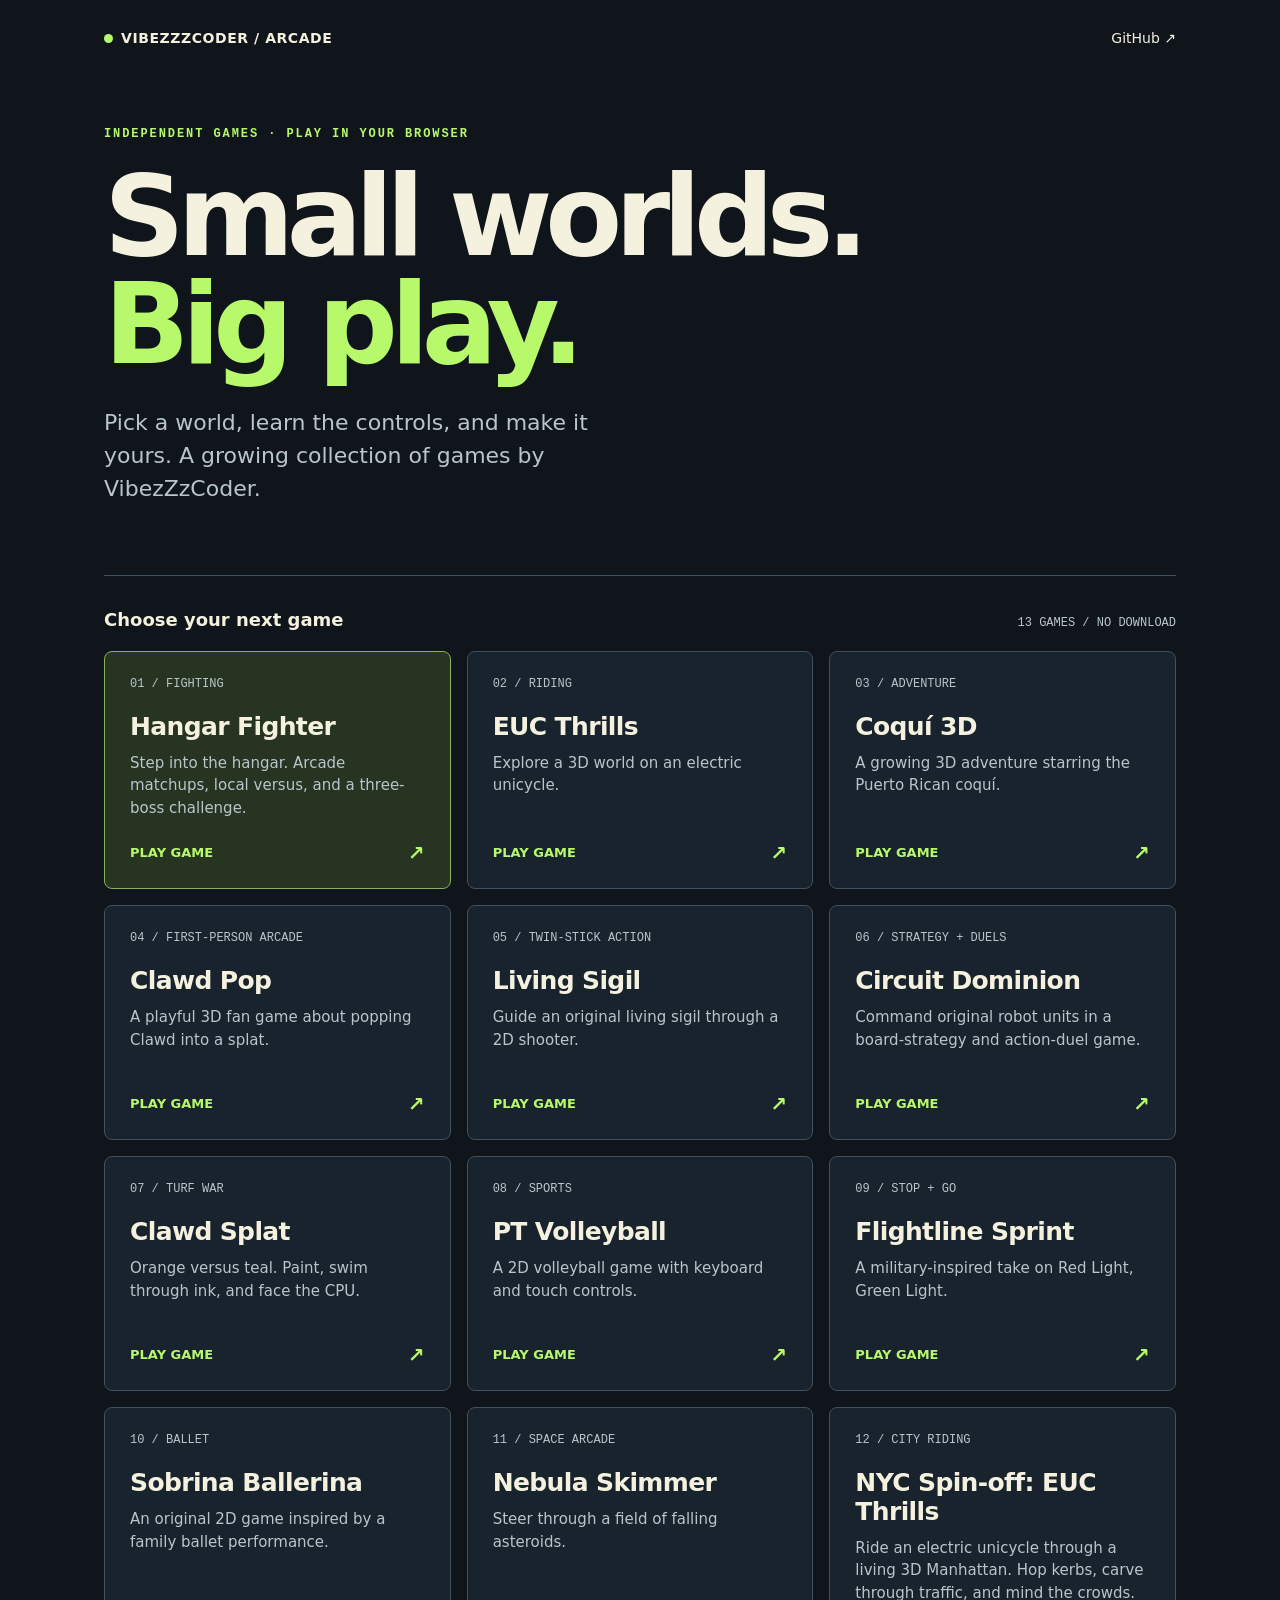
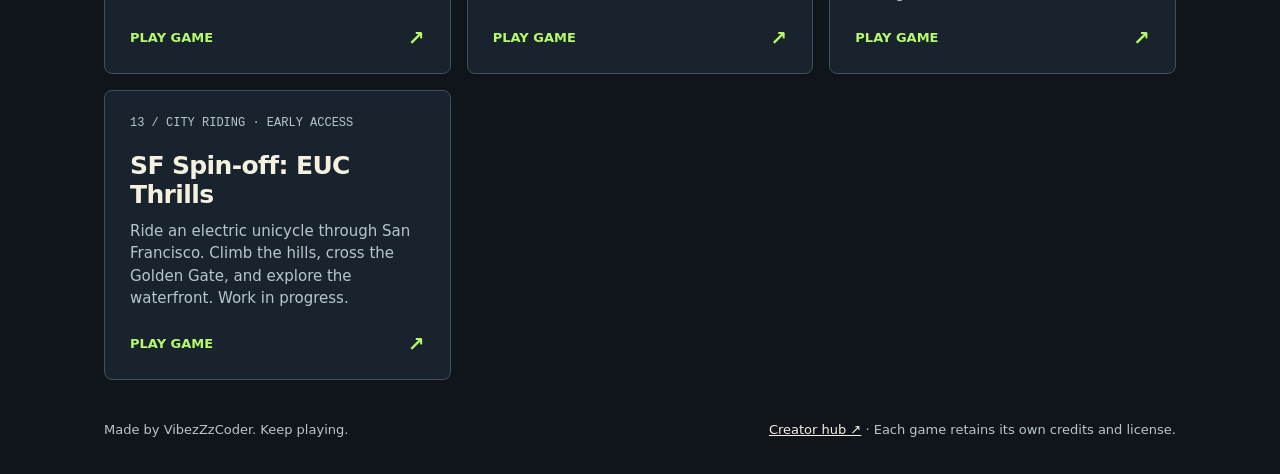
==== index.html @ b5f5d9fd "Add SF Spin-off: EUC Thrills to the arcade" ====
<!doctype html>
<html lang="en">
<head>
<meta charset="utf-8">
<meta name="viewport" content="width=device-width,initial-scale=1">
<meta name="theme-color" content="#10151c">
<meta name="description" content="Independent browser games by VibezZzCoder. Pick a game and press play.">
<link rel="canonical" href="https://vibezzzcoder.github.io/">
<title>VibezZzCoder Arcade</title>
<style>
:root{color-scheme:dark;--bg:#10151c;--panel:#19232d;--ink:#f4f1df;--muted:#b8c6cc;--mint:#b7f96b;--pink:#ff87b9}
*{box-sizing:border-box}body{margin:0;background:var(--bg);color:var(--ink);font:17px/1.5 system-ui,sans-serif}a{color:inherit}a:focus-visible{outline:3px solid var(--pink);outline-offset:5px}.skip{position:absolute;top:-100px;left:1rem}.skip:focus{top:1rem;background:var(--bg);padding:1rem;z-index:2}
header,main,footer{max-width:1200px;margin:auto;padding:0 clamp(20px,5vw,64px)}header{display:flex;align-items:center;justify-content:space-between;padding-top:28px;gap:20px}header a{font-size:14px;text-decoration:none}.wordmark{font-weight:850;letter-spacing:.04em}.led{display:inline-block;width:9px;height:9px;border-radius:50%;background:var(--mint);margin-right:8px}
.hero{padding:76px 0 48px;border-bottom:1px solid #40505c}.eyebrow{font:700 12px/1.5 ui-monospace,monospace;letter-spacing:.16em;color:var(--mint);text-transform:uppercase}h1{font-size:clamp(50px,10vw,112px);line-height:.96;letter-spacing:-.065em;margin:20px 0 28px;max-width:900px}h1 span{color:var(--mint)}.intro{color:var(--muted);max-width:530px;font-size:clamp(18px,2vw,22px)}.shelf-title{display:flex;justify-content:space-between;align-items:baseline;gap:20px;margin:30px 0 18px}h2{font-size:18px;margin:0}.count{color:var(--muted);font:12px ui-monospace,monospace}.grid{display:grid;grid-template-columns:repeat(3,minmax(0,1fr));gap:16px}.card{position:relative;display:flex;flex-direction:column;min-height:235px;padding:25px;background:var(--panel);border:1px solid #40505c;border-radius:8px;text-decoration:none;transition:transform .15s,border-color .15s}.card:hover{transform:translateY(-3px);border-color:var(--mint)}.card.featured{background:#263421;border-color:#8aaf60}.number{font:12px ui-monospace,monospace;color:var(--muted)}h3{font-size:25px;line-height:1.15;letter-spacing:-.025em;margin:22px 0 10px}.card p{margin:0 0 24px;color:var(--muted);font-size:15px}.play{margin-top:auto;font-size:13px;font-weight:800;color:var(--mint);display:flex;justify-content:space-between}.play b{font-size:20px;line-height:1}footer{display:flex;justify-content:space-between;gap:20px;color:var(--muted);font-size:13px;padding-top:40px;padding-bottom:35px}footer a{color:var(--ink)}
@media(max-width:850px){.grid{grid-template-columns:repeat(2,minmax(0,1fr))}.hero{padding-top:55px}}@media(max-width:540px){.grid{grid-template-columns:1fr}.card{min-height:205px}.hero{padding-top:44px}header{align-items:flex-start}.wordmark{max-width:160px}footer{flex-direction:column}.shelf-title{align-items:center}}@media(prefers-reduced-motion:reduce){.card{transition:none}.card:hover{transform:none}}
</style>
</head>
<body>
<a class="skip" href="#games">Skip to games</a>
<header><a class="wordmark" href="/" aria-label="VibezZzCoder Arcade home"><span class="led" aria-hidden="true"></span>VIBEZZZCODER / ARCADE</a><a href="https://github.com/VibezZzCoder">GitHub ↗</a></header>
<main>
<section class="hero" aria-labelledby="headline"><div class="eyebrow">Independent games · Play in your browser</div><h1 id="headline">Small worlds.<br><span>Big play.</span></h1><p class="intro">Pick a world, learn the controls, and make it yours. A growing collection of games by VibezZzCoder.</p></section>
<section id="games" aria-labelledby="games-title"><div class="shelf-title"><h2 id="games-title">Choose your next game</h2><span class="count">13 GAMES / NO DOWNLOAD</span></div>
<div class="grid">
<a class="card featured" href="/hangar-fighter/"><span class="number">01 / FIGHTING</span><h3>Hangar Fighter</h3><p>Step into the hangar. Arcade matchups, local versus, and a three-boss challenge.</p><span class="play">PLAY GAME <b aria-hidden="true">↗</b></span></a>
<a class="card" href="/EUC-thrills/"><span class="number">02 / RIDING</span><h3>EUC Thrills</h3><p>Explore a 3D world on an electric unicycle.</p><span class="play">PLAY GAME <b aria-hidden="true">↗</b></span></a>
<a class="card" href="/coqui-3d/"><span class="number">03 / ADVENTURE</span><h3>Coquí 3D</h3><p>A growing 3D adventure starring the Puerto Rican coquí.</p><span class="play">PLAY GAME <b aria-hidden="true">↗</b></span></a>
<a class="card" href="/clawd-pop/"><span class="number">04 / FIRST-PERSON ARCADE</span><h3>Clawd Pop</h3><p>A playful 3D fan game about popping Clawd into a splat.</p><span class="play">PLAY GAME <b aria-hidden="true">↗</b></span></a>
<a class="card" href="/living-sigil/"><span class="number">05 / TWIN-STICK ACTION</span><h3>Living Sigil</h3><p>Guide an original living sigil through a 2D shooter.</p><span class="play">PLAY GAME <b aria-hidden="true">↗</b></span></a>
<a class="card" href="/circuit-dominion/"><span class="number">06 / STRATEGY + DUELS</span><h3>Circuit Dominion</h3><p>Command original robot units in a board-strategy and action-duel game.</p><span class="play">PLAY GAME <b aria-hidden="true">↗</b></span></a>
<a class="card" href="/clawd-splat/"><span class="number">07 / TURF WAR</span><h3>Clawd Splat</h3><p>Orange versus teal. Paint, swim through ink, and face the CPU.</p><span class="play">PLAY GAME <b aria-hidden="true">↗</b></span></a>
<a class="card" href="/pt-volleyball/"><span class="number">08 / SPORTS</span><h3>PT Volleyball</h3><p>A 2D volleyball game with keyboard and touch controls.</p><span class="play">PLAY GAME <b aria-hidden="true">↗</b></span></a>
<a class="card" href="/flightline-sprint/"><span class="number">09 / STOP + GO</span><h3>Flightline Sprint</h3><p>A military-inspired take on Red Light, Green Light.</p><span class="play">PLAY GAME <b aria-hidden="true">↗</b></span></a>
<a class="card" href="/sobrina-ballerina/"><span class="number">10 / BALLET</span><h3>Sobrina Ballerina</h3><p>An original 2D game inspired by a family ballet performance.</p><span class="play">PLAY GAME <b aria-hidden="true">↗</b></span></a>
<a class="card" href="/Nebula-Skimmer/"><span class="number">11 / SPACE ARCADE</span><h3>Nebula Skimmer</h3><p>Steer through a field of falling asteroids.</p><span class="play">PLAY GAME <b aria-hidden="true">↗</b></span></a>
<a class="card" href="/euc-nyc/"><span class="number">12 / CITY RIDING</span><h3>NYC Spin-off: EUC Thrills</h3><p>Ride an electric unicycle through a living 3D Manhattan. Hop kerbs, carve through traffic, and mind the crowds.</p><span class="play">PLAY GAME <b aria-hidden="true">↗</b></span></a>
<a class="card" href="/euc-sanfrancisco/"><span class="number">13 / CITY RIDING · EARLY ACCESS</span><h3>SF Spin-off: EUC Thrills</h3><p>Ride an electric unicycle through San Francisco. Climb the hills, cross the Golden Gate, and explore the waterfront. Work in progress.</p><span class="play">PLAY GAME <b aria-hidden="true">↗</b></span></a>
</div></section>
</main><footer><span>Made by VibezZzCoder. Keep playing.</span><span><a href="https://erodmen.com/">Creator hub ↗</a> · Each game retains its own credits and license.</span></footer>
</body></html>
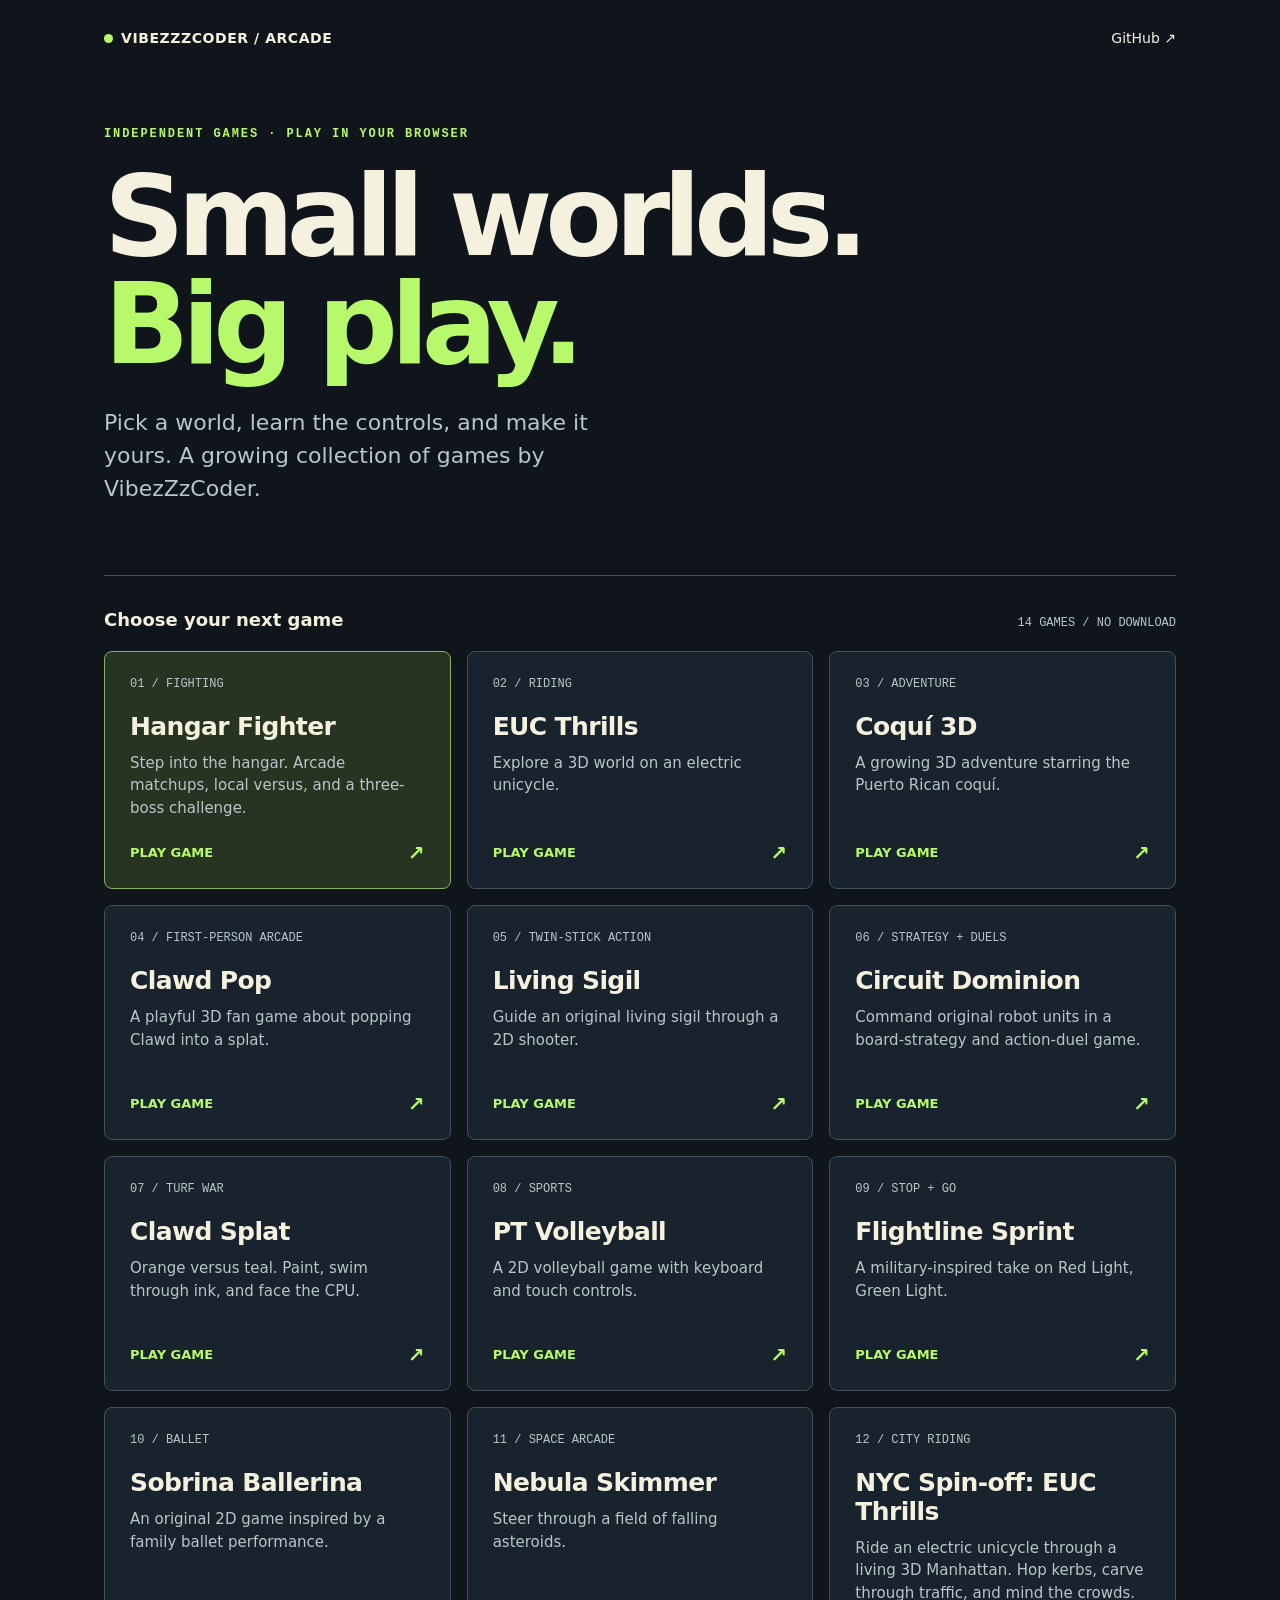
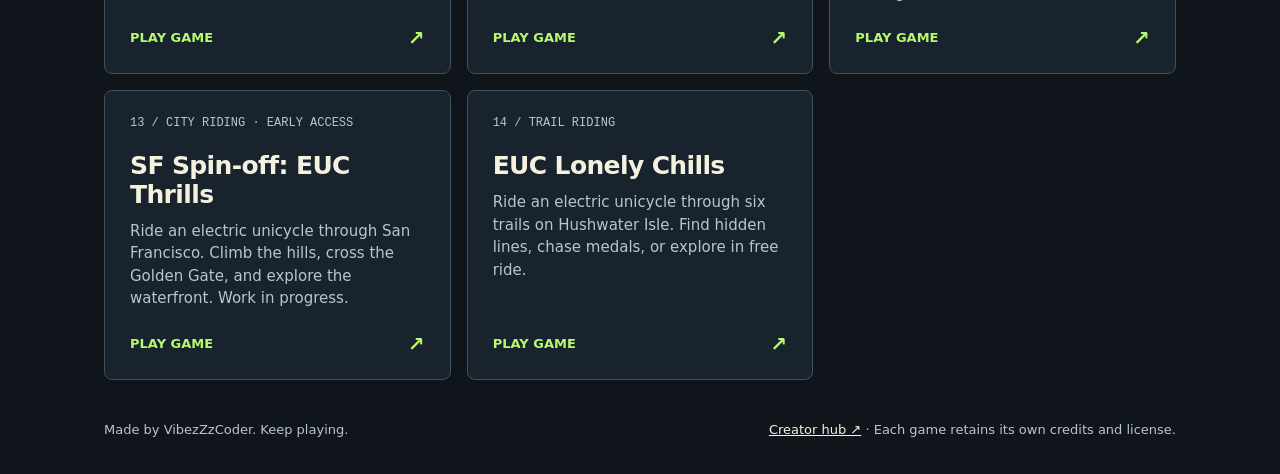
==== commit 94379204: "Add EUC Lonely Chills to the arcade" ====
--- a/index.html
+++ b/index.html
@@ -20,7 +20,7 @@
 <header><a class="wordmark" href="/" aria-label="VibezZzCoder Arcade home"><span class="led" aria-hidden="true"></span>VIBEZZZCODER / ARCADE</a><a href="https://github.com/VibezZzCoder">GitHub ↗</a></header>
 <main>
 <section class="hero" aria-labelledby="headline"><div class="eyebrow">Independent games · Play in your browser</div><h1 id="headline">Small worlds.<br><span>Big play.</span></h1><p class="intro">Pick a world, learn the controls, and make it yours. A growing collection of games by VibezZzCoder.</p></section>
-<section id="games" aria-labelledby="games-title"><div class="shelf-title"><h2 id="games-title">Choose your next game</h2><span class="count">13 GAMES / NO DOWNLOAD</span></div>
+<section id="games" aria-labelledby="games-title"><div class="shelf-title"><h2 id="games-title">Choose your next game</h2><span class="count">14 GAMES / NO DOWNLOAD</span></div>
 <div class="grid">
 <a class="card featured" href="/hangar-fighter/"><span class="number">01 / FIGHTING</span><h3>Hangar Fighter</h3><p>Step into the hangar. Arcade matchups, local versus, and a three-boss challenge.</p><span class="play">PLAY GAME <b aria-hidden="true">↗</b></span></a>
 <a class="card" href="/EUC-thrills/"><span class="number">02 / RIDING</span><h3>EUC Thrills</h3><p>Explore a 3D world on an electric unicycle.</p><span class="play">PLAY GAME <b aria-hidden="true">↗</b></span></a>
@@ -35,6 +35,7 @@
 <a class="card" href="/Nebula-Skimmer/"><span class="number">11 / SPACE ARCADE</span><h3>Nebula Skimmer</h3><p>Steer through a field of falling asteroids.</p><span class="play">PLAY GAME <b aria-hidden="true">↗</b></span></a>
 <a class="card" href="/euc-nyc/"><span class="number">12 / CITY RIDING</span><h3>NYC Spin-off: EUC Thrills</h3><p>Ride an electric unicycle through a living 3D Manhattan. Hop kerbs, carve through traffic, and mind the crowds.</p><span class="play">PLAY GAME <b aria-hidden="true">↗</b></span></a>
 <a class="card" href="/euc-sanfrancisco/"><span class="number">13 / CITY RIDING · EARLY ACCESS</span><h3>SF Spin-off: EUC Thrills</h3><p>Ride an electric unicycle through San Francisco. Climb the hills, cross the Golden Gate, and explore the waterfront. Work in progress.</p><span class="play">PLAY GAME <b aria-hidden="true">↗</b></span></a>
+<a class="card" href="/EUC-Lonely-Chills/"><span class="number">14 / TRAIL RIDING</span><h3>EUC Lonely Chills</h3><p>Ride an electric unicycle through six trails on Hushwater Isle. Find hidden lines, chase medals, or explore in free ride.</p><span class="play">PLAY GAME <b aria-hidden="true">↗</b></span></a>
 </div></section>
 </main><footer><span>Made by VibezZzCoder. Keep playing.</span><span><a href="https://erodmen.com/">Creator hub ↗</a> · Each game retains its own credits and license.</span></footer>
 </body></html>
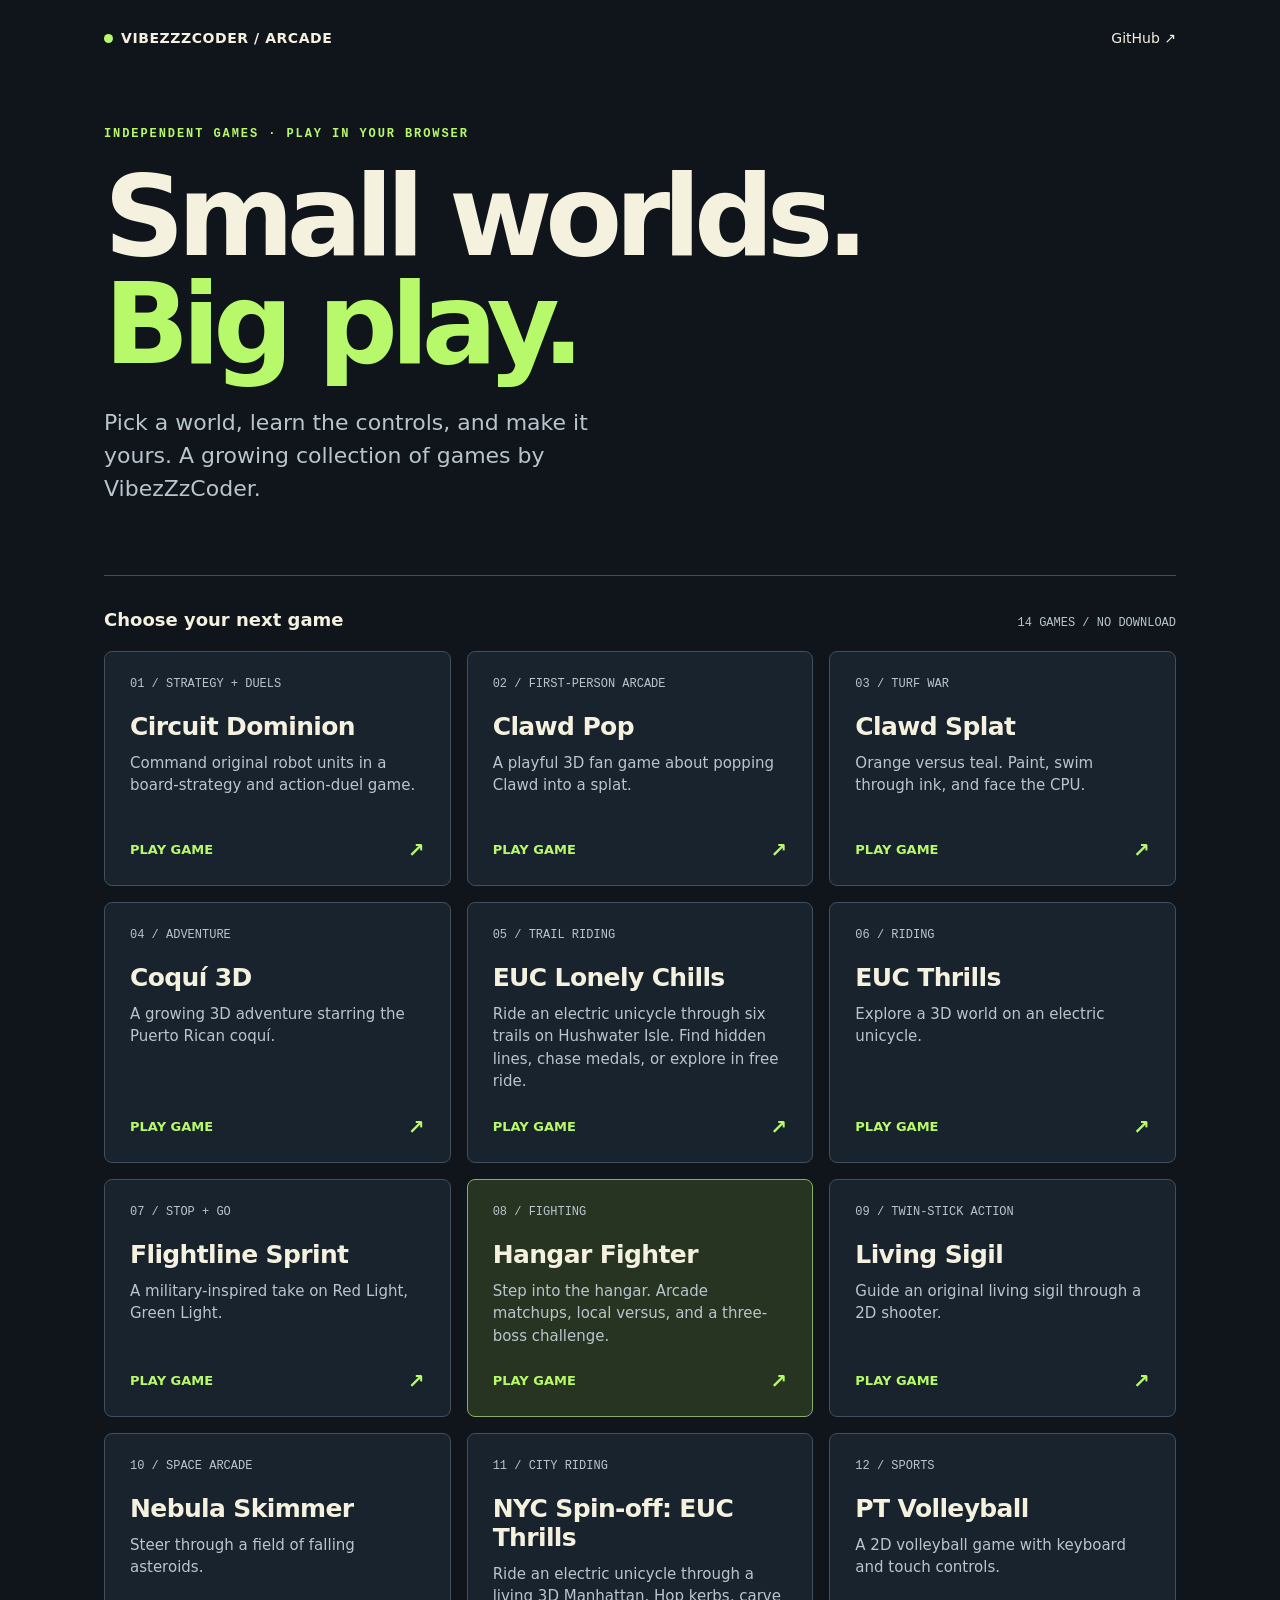
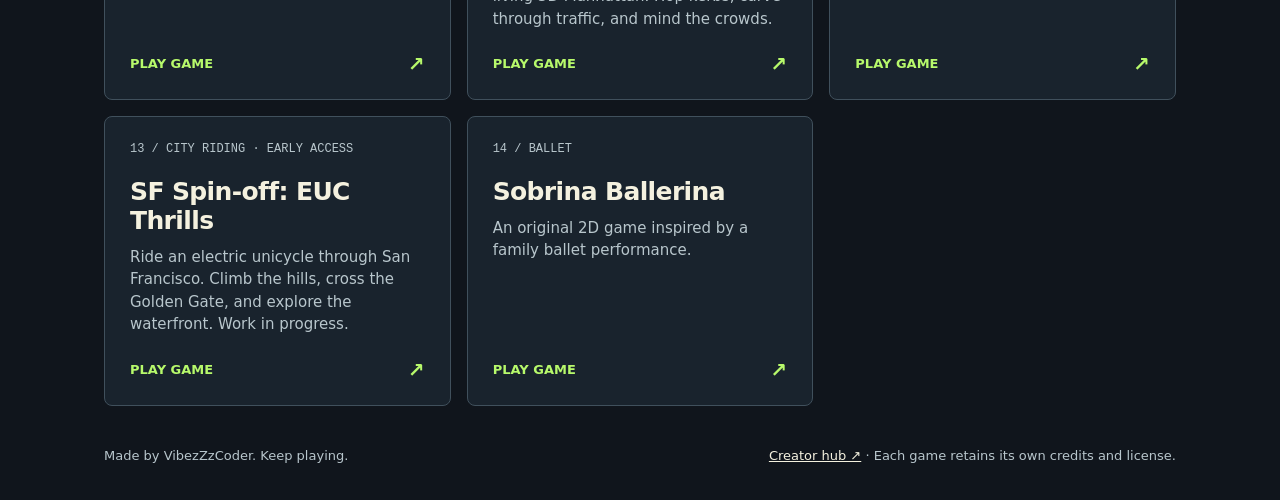
==== commit 99bb9800: "Sort arcade games alphabetically by title" ====
--- a/index.html
+++ b/index.html
@@ -22,20 +22,20 @@
 <section class="hero" aria-labelledby="headline"><div class="eyebrow">Independent games · Play in your browser</div><h1 id="headline">Small worlds.<br><span>Big play.</span></h1><p class="intro">Pick a world, learn the controls, and make it yours. A growing collection of games by VibezZzCoder.</p></section>
 <section id="games" aria-labelledby="games-title"><div class="shelf-title"><h2 id="games-title">Choose your next game</h2><span class="count">14 GAMES / NO DOWNLOAD</span></div>
 <div class="grid">
-<a class="card featured" href="/hangar-fighter/"><span class="number">01 / FIGHTING</span><h3>Hangar Fighter</h3><p>Step into the hangar. Arcade matchups, local versus, and a three-boss challenge.</p><span class="play">PLAY GAME <b aria-hidden="true">↗</b></span></a>
-<a class="card" href="/EUC-thrills/"><span class="number">02 / RIDING</span><h3>EUC Thrills</h3><p>Explore a 3D world on an electric unicycle.</p><span class="play">PLAY GAME <b aria-hidden="true">↗</b></span></a>
-<a class="card" href="/coqui-3d/"><span class="number">03 / ADVENTURE</span><h3>Coquí 3D</h3><p>A growing 3D adventure starring the Puerto Rican coquí.</p><span class="play">PLAY GAME <b aria-hidden="true">↗</b></span></a>
-<a class="card" href="/clawd-pop/"><span class="number">04 / FIRST-PERSON ARCADE</span><h3>Clawd Pop</h3><p>A playful 3D fan game about popping Clawd into a splat.</p><span class="play">PLAY GAME <b aria-hidden="true">↗</b></span></a>
-<a class="card" href="/living-sigil/"><span class="number">05 / TWIN-STICK ACTION</span><h3>Living Sigil</h3><p>Guide an original living sigil through a 2D shooter.</p><span class="play">PLAY GAME <b aria-hidden="true">↗</b></span></a>
-<a class="card" href="/circuit-dominion/"><span class="number">06 / STRATEGY + DUELS</span><h3>Circuit Dominion</h3><p>Command original robot units in a board-strategy and action-duel game.</p><span class="play">PLAY GAME <b aria-hidden="true">↗</b></span></a>
-<a class="card" href="/clawd-splat/"><span class="number">07 / TURF WAR</span><h3>Clawd Splat</h3><p>Orange versus teal. Paint, swim through ink, and face the CPU.</p><span class="play">PLAY GAME <b aria-hidden="true">↗</b></span></a>
-<a class="card" href="/pt-volleyball/"><span class="number">08 / SPORTS</span><h3>PT Volleyball</h3><p>A 2D volleyball game with keyboard and touch controls.</p><span class="play">PLAY GAME <b aria-hidden="true">↗</b></span></a>
-<a class="card" href="/flightline-sprint/"><span class="number">09 / STOP + GO</span><h3>Flightline Sprint</h3><p>A military-inspired take on Red Light, Green Light.</p><span class="play">PLAY GAME <b aria-hidden="true">↗</b></span></a>
-<a class="card" href="/sobrina-ballerina/"><span class="number">10 / BALLET</span><h3>Sobrina Ballerina</h3><p>An original 2D game inspired by a family ballet performance.</p><span class="play">PLAY GAME <b aria-hidden="true">↗</b></span></a>
-<a class="card" href="/Nebula-Skimmer/"><span class="number">11 / SPACE ARCADE</span><h3>Nebula Skimmer</h3><p>Steer through a field of falling asteroids.</p><span class="play">PLAY GAME <b aria-hidden="true">↗</b></span></a>
-<a class="card" href="/euc-nyc/"><span class="number">12 / CITY RIDING</span><h3>NYC Spin-off: EUC Thrills</h3><p>Ride an electric unicycle through a living 3D Manhattan. Hop kerbs, carve through traffic, and mind the crowds.</p><span class="play">PLAY GAME <b aria-hidden="true">↗</b></span></a>
+<a class="card" href="/circuit-dominion/"><span class="number">01 / STRATEGY + DUELS</span><h3>Circuit Dominion</h3><p>Command original robot units in a board-strategy and action-duel game.</p><span class="play">PLAY GAME <b aria-hidden="true">↗</b></span></a>
+<a class="card" href="/clawd-pop/"><span class="number">02 / FIRST-PERSON ARCADE</span><h3>Clawd Pop</h3><p>A playful 3D fan game about popping Clawd into a splat.</p><span class="play">PLAY GAME <b aria-hidden="true">↗</b></span></a>
+<a class="card" href="/clawd-splat/"><span class="number">03 / TURF WAR</span><h3>Clawd Splat</h3><p>Orange versus teal. Paint, swim through ink, and face the CPU.</p><span class="play">PLAY GAME <b aria-hidden="true">↗</b></span></a>
+<a class="card" href="/coqui-3d/"><span class="number">04 / ADVENTURE</span><h3>Coquí 3D</h3><p>A growing 3D adventure starring the Puerto Rican coquí.</p><span class="play">PLAY GAME <b aria-hidden="true">↗</b></span></a>
+<a class="card" href="/EUC-Lonely-Chills/"><span class="number">05 / TRAIL RIDING</span><h3>EUC Lonely Chills</h3><p>Ride an electric unicycle through six trails on Hushwater Isle. Find hidden lines, chase medals, or explore in free ride.</p><span class="play">PLAY GAME <b aria-hidden="true">↗</b></span></a>
+<a class="card" href="/EUC-thrills/"><span class="number">06 / RIDING</span><h3>EUC Thrills</h3><p>Explore a 3D world on an electric unicycle.</p><span class="play">PLAY GAME <b aria-hidden="true">↗</b></span></a>
+<a class="card" href="/flightline-sprint/"><span class="number">07 / STOP + GO</span><h3>Flightline Sprint</h3><p>A military-inspired take on Red Light, Green Light.</p><span class="play">PLAY GAME <b aria-hidden="true">↗</b></span></a>
+<a class="card featured" href="/hangar-fighter/"><span class="number">08 / FIGHTING</span><h3>Hangar Fighter</h3><p>Step into the hangar. Arcade matchups, local versus, and a three-boss challenge.</p><span class="play">PLAY GAME <b aria-hidden="true">↗</b></span></a>
+<a class="card" href="/living-sigil/"><span class="number">09 / TWIN-STICK ACTION</span><h3>Living Sigil</h3><p>Guide an original living sigil through a 2D shooter.</p><span class="play">PLAY GAME <b aria-hidden="true">↗</b></span></a>
+<a class="card" href="/Nebula-Skimmer/"><span class="number">10 / SPACE ARCADE</span><h3>Nebula Skimmer</h3><p>Steer through a field of falling asteroids.</p><span class="play">PLAY GAME <b aria-hidden="true">↗</b></span></a>
+<a class="card" href="/euc-nyc/"><span class="number">11 / CITY RIDING</span><h3>NYC Spin-off: EUC Thrills</h3><p>Ride an electric unicycle through a living 3D Manhattan. Hop kerbs, carve through traffic, and mind the crowds.</p><span class="play">PLAY GAME <b aria-hidden="true">↗</b></span></a>
+<a class="card" href="/pt-volleyball/"><span class="number">12 / SPORTS</span><h3>PT Volleyball</h3><p>A 2D volleyball game with keyboard and touch controls.</p><span class="play">PLAY GAME <b aria-hidden="true">↗</b></span></a>
 <a class="card" href="/euc-sanfrancisco/"><span class="number">13 / CITY RIDING · EARLY ACCESS</span><h3>SF Spin-off: EUC Thrills</h3><p>Ride an electric unicycle through San Francisco. Climb the hills, cross the Golden Gate, and explore the waterfront. Work in progress.</p><span class="play">PLAY GAME <b aria-hidden="true">↗</b></span></a>
-<a class="card" href="/EUC-Lonely-Chills/"><span class="number">14 / TRAIL RIDING</span><h3>EUC Lonely Chills</h3><p>Ride an electric unicycle through six trails on Hushwater Isle. Find hidden lines, chase medals, or explore in free ride.</p><span class="play">PLAY GAME <b aria-hidden="true">↗</b></span></a>
+<a class="card" href="/sobrina-ballerina/"><span class="number">14 / BALLET</span><h3>Sobrina Ballerina</h3><p>An original 2D game inspired by a family ballet performance.</p><span class="play">PLAY GAME <b aria-hidden="true">↗</b></span></a>
 </div></section>
 </main><footer><span>Made by VibezZzCoder. Keep playing.</span><span><a href="https://erodmen.com/">Creator hub ↗</a> · Each game retains its own credits and license.</span></footer>
 </body></html>
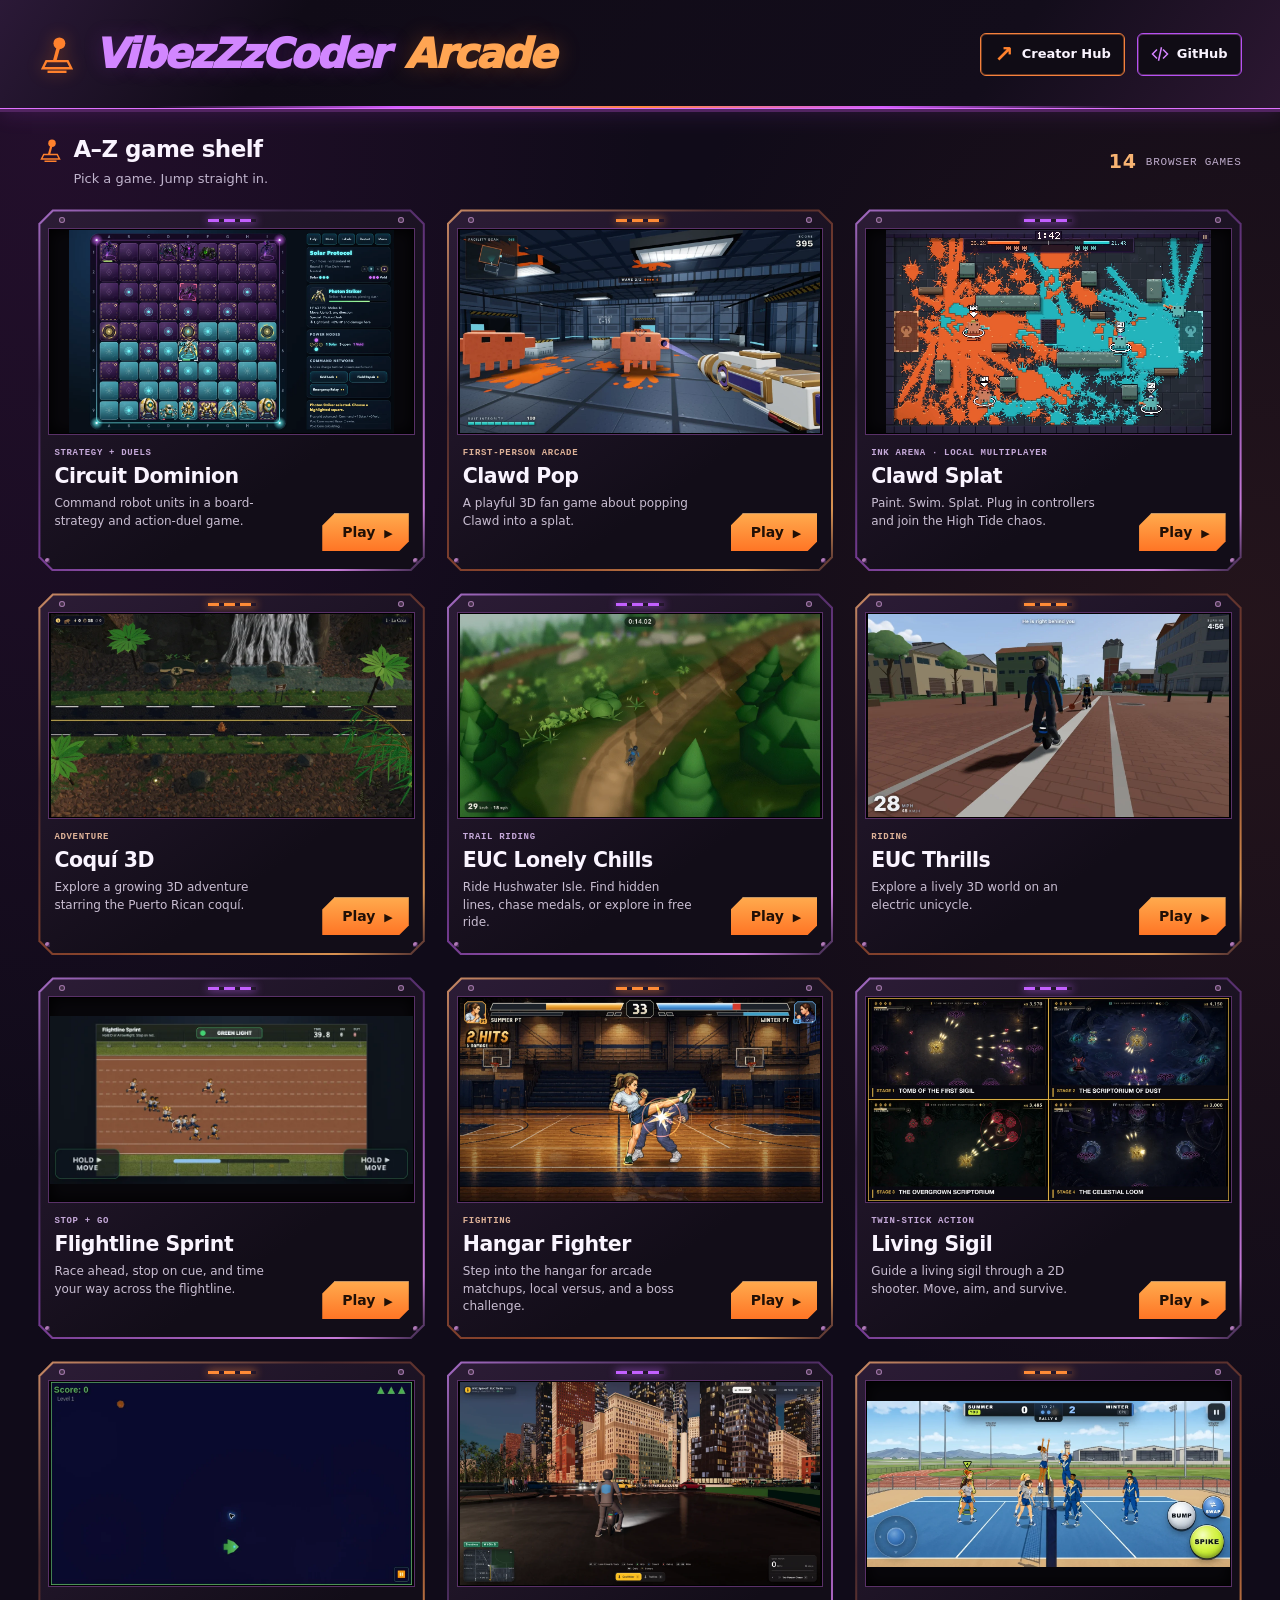
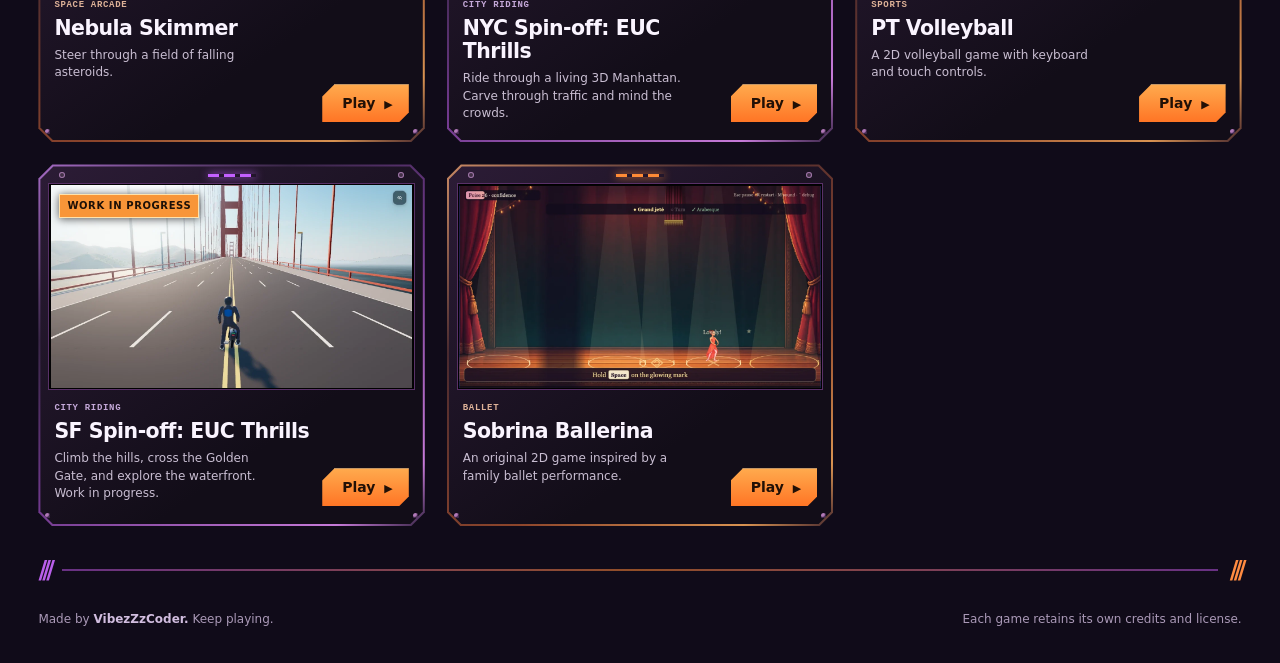
==== commit ec8e3f3f: "Redesign arcade with After Hours cabinets and authentic screenshots" ====
--- a/index.html
+++ b/index.html
@@ -1,41 +1,92 @@
 <!doctype html>
-<html lang="en">
-<head>
-<meta charset="utf-8">
-<meta name="viewport" content="width=device-width,initial-scale=1">
-<meta name="theme-color" content="#10151c">
-<meta name="description" content="Independent browser games by VibezZzCoder. Pick a game and press play.">
-<link rel="canonical" href="https://vibezzzcoder.github.io/">
-<title>VibezZzCoder Arcade</title>
-<style>
-:root{color-scheme:dark;--bg:#10151c;--panel:#19232d;--ink:#f4f1df;--muted:#b8c6cc;--mint:#b7f96b;--pink:#ff87b9}
-*{box-sizing:border-box}body{margin:0;background:var(--bg);color:var(--ink);font:17px/1.5 system-ui,sans-serif}a{color:inherit}a:focus-visible{outline:3px solid var(--pink);outline-offset:5px}.skip{position:absolute;top:-100px;left:1rem}.skip:focus{top:1rem;background:var(--bg);padding:1rem;z-index:2}
-header,main,footer{max-width:1200px;margin:auto;padding:0 clamp(20px,5vw,64px)}header{display:flex;align-items:center;justify-content:space-between;padding-top:28px;gap:20px}header a{font-size:14px;text-decoration:none}.wordmark{font-weight:850;letter-spacing:.04em}.led{display:inline-block;width:9px;height:9px;border-radius:50%;background:var(--mint);margin-right:8px}
-.hero{padding:76px 0 48px;border-bottom:1px solid #40505c}.eyebrow{font:700 12px/1.5 ui-monospace,monospace;letter-spacing:.16em;color:var(--mint);text-transform:uppercase}h1{font-size:clamp(50px,10vw,112px);line-height:.96;letter-spacing:-.065em;margin:20px 0 28px;max-width:900px}h1 span{color:var(--mint)}.intro{color:var(--muted);max-width:530px;font-size:clamp(18px,2vw,22px)}.shelf-title{display:flex;justify-content:space-between;align-items:baseline;gap:20px;margin:30px 0 18px}h2{font-size:18px;margin:0}.count{color:var(--muted);font:12px ui-monospace,monospace}.grid{display:grid;grid-template-columns:repeat(3,minmax(0,1fr));gap:16px}.card{position:relative;display:flex;flex-direction:column;min-height:235px;padding:25px;background:var(--panel);border:1px solid #40505c;border-radius:8px;text-decoration:none;transition:transform .15s,border-color .15s}.card:hover{transform:translateY(-3px);border-color:var(--mint)}.card.featured{background:#263421;border-color:#8aaf60}.number{font:12px ui-monospace,monospace;color:var(--muted)}h3{font-size:25px;line-height:1.15;letter-spacing:-.025em;margin:22px 0 10px}.card p{margin:0 0 24px;color:var(--muted);font-size:15px}.play{margin-top:auto;font-size:13px;font-weight:800;color:var(--mint);display:flex;justify-content:space-between}.play b{font-size:20px;line-height:1}footer{display:flex;justify-content:space-between;gap:20px;color:var(--muted);font-size:13px;padding-top:40px;padding-bottom:35px}footer a{color:var(--ink)}
-@media(max-width:850px){.grid{grid-template-columns:repeat(2,minmax(0,1fr))}.hero{padding-top:55px}}@media(max-width:540px){.grid{grid-template-columns:1fr}.card{min-height:205px}.hero{padding-top:44px}header{align-items:flex-start}.wordmark{max-width:160px}footer{flex-direction:column}.shelf-title{align-items:center}}@media(prefers-reduced-motion:reduce){.card{transition:none}.card:hover{transform:none}}
-</style>
-</head>
-<body>
-<a class="skip" href="#games">Skip to games</a>
-<header><a class="wordmark" href="/" aria-label="VibezZzCoder Arcade home"><span class="led" aria-hidden="true"></span>VIBEZZZCODER / ARCADE</a><a href="https://github.com/VibezZzCoder">GitHub ↗</a></header>
-<main>
-<section class="hero" aria-labelledby="headline"><div class="eyebrow">Independent games · Play in your browser</div><h1 id="headline">Small worlds.<br><span>Big play.</span></h1><p class="intro">Pick a world, learn the controls, and make it yours. A growing collection of games by VibezZzCoder.</p></section>
-<section id="games" aria-labelledby="games-title"><div class="shelf-title"><h2 id="games-title">Choose your next game</h2><span class="count">14 GAMES / NO DOWNLOAD</span></div>
-<div class="grid">
-<a class="card" href="/circuit-dominion/"><span class="number">01 / STRATEGY + DUELS</span><h3>Circuit Dominion</h3><p>Command original robot units in a board-strategy and action-duel game.</p><span class="play">PLAY GAME <b aria-hidden="true">↗</b></span></a>
-<a class="card" href="/clawd-pop/"><span class="number">02 / FIRST-PERSON ARCADE</span><h3>Clawd Pop</h3><p>A playful 3D fan game about popping Clawd into a splat.</p><span class="play">PLAY GAME <b aria-hidden="true">↗</b></span></a>
-<a class="card" href="/clawd-splat/"><span class="number">03 / TURF WAR</span><h3>Clawd Splat</h3><p>Orange versus teal. Paint, swim through ink, and face the CPU.</p><span class="play">PLAY GAME <b aria-hidden="true">↗</b></span></a>
-<a class="card" href="/coqui-3d/"><span class="number">04 / ADVENTURE</span><h3>Coquí 3D</h3><p>A growing 3D adventure starring the Puerto Rican coquí.</p><span class="play">PLAY GAME <b aria-hidden="true">↗</b></span></a>
-<a class="card" href="/EUC-Lonely-Chills/"><span class="number">05 / TRAIL RIDING</span><h3>EUC Lonely Chills</h3><p>Ride an electric unicycle through six trails on Hushwater Isle. Find hidden lines, chase medals, or explore in free ride.</p><span class="play">PLAY GAME <b aria-hidden="true">↗</b></span></a>
-<a class="card" href="/EUC-thrills/"><span class="number">06 / RIDING</span><h3>EUC Thrills</h3><p>Explore a 3D world on an electric unicycle.</p><span class="play">PLAY GAME <b aria-hidden="true">↗</b></span></a>
-<a class="card" href="/flightline-sprint/"><span class="number">07 / STOP + GO</span><h3>Flightline Sprint</h3><p>A military-inspired take on Red Light, Green Light.</p><span class="play">PLAY GAME <b aria-hidden="true">↗</b></span></a>
-<a class="card featured" href="/hangar-fighter/"><span class="number">08 / FIGHTING</span><h3>Hangar Fighter</h3><p>Step into the hangar. Arcade matchups, local versus, and a three-boss challenge.</p><span class="play">PLAY GAME <b aria-hidden="true">↗</b></span></a>
-<a class="card" href="/living-sigil/"><span class="number">09 / TWIN-STICK ACTION</span><h3>Living Sigil</h3><p>Guide an original living sigil through a 2D shooter.</p><span class="play">PLAY GAME <b aria-hidden="true">↗</b></span></a>
-<a class="card" href="/Nebula-Skimmer/"><span class="number">10 / SPACE ARCADE</span><h3>Nebula Skimmer</h3><p>Steer through a field of falling asteroids.</p><span class="play">PLAY GAME <b aria-hidden="true">↗</b></span></a>
-<a class="card" href="/euc-nyc/"><span class="number">11 / CITY RIDING</span><h3>NYC Spin-off: EUC Thrills</h3><p>Ride an electric unicycle through a living 3D Manhattan. Hop kerbs, carve through traffic, and mind the crowds.</p><span class="play">PLAY GAME <b aria-hidden="true">↗</b></span></a>
-<a class="card" href="/pt-volleyball/"><span class="number">12 / SPORTS</span><h3>PT Volleyball</h3><p>A 2D volleyball game with keyboard and touch controls.</p><span class="play">PLAY GAME <b aria-hidden="true">↗</b></span></a>
-<a class="card" href="/euc-sanfrancisco/"><span class="number">13 / CITY RIDING · EARLY ACCESS</span><h3>SF Spin-off: EUC Thrills</h3><p>Ride an electric unicycle through San Francisco. Climb the hills, cross the Golden Gate, and explore the waterfront. Work in progress.</p><span class="play">PLAY GAME <b aria-hidden="true">↗</b></span></a>
-<a class="card" href="/sobrina-ballerina/"><span class="number">14 / BALLET</span><h3>Sobrina Ballerina</h3><p>An original 2D game inspired by a family ballet performance.</p><span class="play">PLAY GAME <b aria-hidden="true">↗</b></span></a>
-</div></section>
-</main><footer><span>Made by VibezZzCoder. Keep playing.</span><span><a href="https://erodmen.com/">Creator hub ↗</a> · Each game retains its own credits and license.</span></footer>
-</body></html>
+<html lang="en"><head><meta charset="utf-8"><meta name="viewport" content="width=device-width,initial-scale=1"><meta name="theme-color" content="#100b19"><link rel="canonical" href="https://vibezzzcoder.github.io/"><meta name="description" content="Independent browser games by VibezZzCoder. Pick a game and press play."><title>VibezZzCoder Arcade</title><link rel="stylesheet" href="styles.css"></head>
+<body><a class="skip" href="#games">Skip to games</a>
+<header class="marquee"><div class="header-inner"><div class="wordmark"><span class="brand-icon"><svg viewBox="0 0 32 32" fill="none" aria-hidden="true"><path d="M7 22h18l3 6H4l3-6Z" stroke="currentColor" stroke-width="2"/><path d="m14 22 3-11" stroke="currentColor" stroke-width="3"/><circle cx="18" cy="7" r="5" fill="currentColor"/><path d="M8 31h16" stroke="currentColor" stroke-width="2"/></svg></span><h1><span>VibezZzCoder</span> <em>Arcade</em></h1></div><nav aria-label="External links"><a href="https://erodmen.com/"><span aria-hidden="true">↗</span> Creator Hub</a><a href="https://github.com/VibezZzCoder"><svg viewBox="0 0 24 24" fill="none" aria-hidden="true"><path d="m8 6-6 6 6 6m8-12 6 6-6 6M14 3l-4 18" stroke="currentColor" stroke-width="2"/></svg> GitHub</a></nav></div></header>
+<main id="games" tabindex="-1"><div class="shelf-heading"><div><h2><svg viewBox="0 0 32 32" fill="none" aria-hidden="true"><path d="M7 22h18l3 6H4l3-6Z" stroke="currentColor" stroke-width="2"/><path d="m14 22 3-11" stroke="currentColor" stroke-width="3"/><circle cx="18" cy="7" r="5" fill="currentColor"/><path d="M8 31h16" stroke="currentColor" stroke-width="2"/></svg> A–Z game shelf</h2><p>Pick a game. Jump straight in.</p></div><span class="collection-count"><b>14</b> BROWSER GAMES</span></div><div class="grid">
+<a class="cabinet" href="https://vibezzzcoder.github.io/circuit-dominion/" aria-labelledby="name-circuit-dominion" aria-describedby="desc-circuit-dominion">
+  <div class="cabinet-inner"><div class="rail" aria-hidden="true"><i></i><span></span><i></i></div>
+    <div class="screen"><img src="assets/circuit-dominion.webp" width="1280" height="800" alt="Circuit Dominion board gameplay with original robot units on a tactical grid" loading="eager" decoding="async"></div>
+    <div class="control-panel"><div class="game-label"><span class="game-genre">Strategy + duels</span><h3 id="name-circuit-dominion">Circuit Dominion</h3><p id="desc-circuit-dominion">Command robot units in a board-strategy and action-duel game.</p></div><span class="play">Play <span aria-hidden="true">▶</span></span></div>
+    <span class="bolt bolt-left" aria-hidden="true"></span><span class="bolt bolt-right" aria-hidden="true"></span>
+  </div></a>
+<a class="cabinet" href="https://vibezzzcoder.github.io/clawd-pop/" aria-labelledby="name-clawd-pop" aria-describedby="desc-clawd-pop">
+  <div class="cabinet-inner"><div class="rail" aria-hidden="true"><i></i><span></span><i></i></div>
+    <div class="screen"><img src="assets/clawd-pop.webp" width="1280" height="720" alt="Clawd Pop first-person gameplay against orange Clawds in a hangar" loading="eager" decoding="async"></div>
+    <div class="control-panel"><div class="game-label"><span class="game-genre">First-person arcade</span><h3 id="name-clawd-pop">Clawd Pop</h3><p id="desc-clawd-pop">A playful 3D fan game about popping Clawd into a splat.</p></div><span class="play">Play <span aria-hidden="true">▶</span></span></div>
+    <span class="bolt bolt-left" aria-hidden="true"></span><span class="bolt bolt-right" aria-hidden="true"></span>
+  </div></a>
+<a class="cabinet" href="https://vibezzzcoder.github.io/clawd-splat/" aria-labelledby="name-clawd-splat" aria-describedby="desc-clawd-splat">
+  <div class="cabinet-inner"><div class="rail" aria-hidden="true"><i></i><span></span><i></i></div>
+    <div class="screen"><img src="assets/clawd-splat.webp" width="1280" height="800" alt="Clawd Splat High Tide four-player ink battle with orange and teal crews" loading="eager" decoding="async"></div>
+    <div class="control-panel"><div class="game-label"><span class="game-genre">Ink arena · Local multiplayer</span><h3 id="name-clawd-splat">Clawd Splat</h3><p id="desc-clawd-splat">Paint. Swim. Splat. Plug in controllers and join the High Tide chaos.</p></div><span class="play">Play <span aria-hidden="true">▶</span></span></div>
+    <span class="bolt bolt-left" aria-hidden="true"></span><span class="bolt bolt-right" aria-hidden="true"></span>
+  </div></a>
+<a class="cabinet" href="https://vibezzzcoder.github.io/coqui-3d/" aria-labelledby="name-coqui-3d" aria-describedby="desc-coqui-3d">
+  <div class="cabinet-inner"><div class="rail" aria-hidden="true"><i></i><span></span><i></i></div>
+    <div class="screen"><img src="assets/coqui-3d.webp" width="1120" height="630" alt="Coquí 3D gameplay in the El Yunque La Coca rainforest area" loading="lazy" decoding="async"></div>
+    <div class="control-panel"><div class="game-label"><span class="game-genre">Adventure</span><h3 id="name-coqui-3d">Coquí 3D</h3><p id="desc-coqui-3d">Explore a growing 3D adventure starring the Puerto Rican coquí.</p></div><span class="play">Play <span aria-hidden="true">▶</span></span></div>
+    <span class="bolt bolt-left" aria-hidden="true"></span><span class="bolt bolt-right" aria-hidden="true"></span>
+  </div></a>
+<a class="cabinet" href="https://vibezzzcoder.github.io/EUC-Lonely-Chills/" aria-labelledby="name-euc-lonely-chills" aria-describedby="desc-euc-lonely-chills">
+  <div class="cabinet-inner"><div class="rail" aria-hidden="true"><i></i><span></span><i></i></div>
+    <div class="screen"><img src="assets/euc-lonely-chills.webp" width="1120" height="630" alt="EUC Lonely Chills rider on the Pinehollow forest trail" loading="lazy" decoding="async"></div>
+    <div class="control-panel"><div class="game-label"><span class="game-genre">Trail riding</span><h3 id="name-euc-lonely-chills">EUC Lonely Chills</h3><p id="desc-euc-lonely-chills">Ride Hushwater Isle. Find hidden lines, chase medals, or explore in free ride.</p></div><span class="play">Play <span aria-hidden="true">▶</span></span></div>
+    <span class="bolt bolt-left" aria-hidden="true"></span><span class="bolt bolt-right" aria-hidden="true"></span>
+  </div></a>
+<a class="cabinet" href="https://vibezzzcoder.github.io/EUC-thrills/" aria-labelledby="name-euc-thrills" aria-describedby="desc-euc-thrills">
+  <div class="cabinet-inner"><div class="rail" aria-hidden="true"><i></i><span></span><i></i></div>
+    <div class="screen"><img src="assets/euc-thrills.webp" width="1280" height="720" alt="EUC Thrills electric-unicycle rider moving through a town" loading="lazy" decoding="async"></div>
+    <div class="control-panel"><div class="game-label"><span class="game-genre">Riding</span><h3 id="name-euc-thrills">EUC Thrills</h3><p id="desc-euc-thrills">Explore a lively 3D world on an electric unicycle.</p></div><span class="play">Play <span aria-hidden="true">▶</span></span></div>
+    <span class="bolt bolt-left" aria-hidden="true"></span><span class="bolt bolt-right" aria-hidden="true"></span>
+  </div></a>
+<a class="cabinet" href="https://vibezzzcoder.github.io/flightline-sprint/" aria-labelledby="name-flightline-sprint" aria-describedby="desc-flightline-sprint">
+  <div class="cabinet-inner"><div class="rail" aria-hidden="true"><i></i><span></span><i></i></div>
+    <div class="screen"><img src="assets/flightline-sprint.webp" width="844" height="390" alt="Flightline Sprint gameplay on an athletics track with touch controls" loading="lazy" decoding="async"></div>
+    <div class="control-panel"><div class="game-label"><span class="game-genre">Stop + go</span><h3 id="name-flightline-sprint">Flightline Sprint</h3><p id="desc-flightline-sprint">Race ahead, stop on cue, and time your way across the flightline.</p></div><span class="play">Play <span aria-hidden="true">▶</span></span></div>
+    <span class="bolt bolt-left" aria-hidden="true"></span><span class="bolt bolt-right" aria-hidden="true"></span>
+  </div></a>
+<a class="cabinet" href="https://vibezzzcoder.github.io/hangar-fighter/" aria-labelledby="name-hangar-fighter" aria-describedby="desc-hangar-fighter">
+  <div class="cabinet-inner"><div class="rail" aria-hidden="true"><i></i><span></span><i></i></div>
+    <div class="screen"><img src="assets/hangar-fighter.webp" width="1280" height="720" alt="Hangar Fighter arcade match in a gym" loading="lazy" decoding="async"></div>
+    <div class="control-panel"><div class="game-label"><span class="game-genre">Fighting</span><h3 id="name-hangar-fighter">Hangar Fighter</h3><p id="desc-hangar-fighter">Step into the hangar for arcade matchups, local versus, and a boss challenge.</p></div><span class="play">Play <span aria-hidden="true">▶</span></span></div>
+    <span class="bolt bolt-left" aria-hidden="true"></span><span class="bolt bolt-right" aria-hidden="true"></span>
+  </div></a>
+<a class="cabinet" href="https://vibezzzcoder.github.io/living-sigil/" aria-labelledby="name-living-sigil" aria-describedby="desc-living-sigil">
+  <div class="cabinet-inner"><div class="rail" aria-hidden="true"><i></i><span></span><i></i></div>
+    <div class="screen"><img src="assets/living-sigil.webp" width="1280" height="720" alt="Living Sigil gameplay collage showing its four stages" loading="lazy" decoding="async"></div>
+    <div class="control-panel"><div class="game-label"><span class="game-genre">Twin-stick action</span><h3 id="name-living-sigil">Living Sigil</h3><p id="desc-living-sigil">Guide a living sigil through a 2D shooter. Move, aim, and survive.</p></div><span class="play">Play <span aria-hidden="true">▶</span></span></div>
+    <span class="bolt bolt-left" aria-hidden="true"></span><span class="bolt bolt-right" aria-hidden="true"></span>
+  </div></a>
+<a class="cabinet" href="https://vibezzzcoder.github.io/Nebula-Skimmer/" aria-labelledby="name-nebula-skimmer" aria-describedby="desc-nebula-skimmer">
+  <div class="cabinet-inner"><div class="rail" aria-hidden="true"><i></i><span></span><i></i></div>
+    <div class="screen"><img src="assets/nebula-skimmer.webp" width="1155" height="650" alt="A small green ship dodges an orange asteroid in Nebula Skimmer" loading="lazy" decoding="async"></div>
+    <div class="control-panel"><div class="game-label"><span class="game-genre">Space arcade</span><h3 id="name-nebula-skimmer">Nebula Skimmer</h3><p id="desc-nebula-skimmer">Steer through a field of falling asteroids.</p></div><span class="play">Play <span aria-hidden="true">▶</span></span></div>
+    <span class="bolt bolt-left" aria-hidden="true"></span><span class="bolt bolt-right" aria-hidden="true"></span>
+  </div></a>
+<a class="cabinet" href="https://vibezzzcoder.github.io/euc-nyc/" aria-labelledby="name-euc-nyc" aria-describedby="desc-euc-nyc">
+  <div class="cabinet-inner"><div class="rail" aria-hidden="true"><i></i><span></span><i></i></div>
+    <div class="screen"><img src="assets/euc-nyc.webp" width="1280" height="720" alt="NYC EUC spin-off gameplay on Broadway in Manhattan" loading="lazy" decoding="async"></div>
+    <div class="control-panel"><div class="game-label"><span class="game-genre">City riding</span><h3 id="name-euc-nyc">NYC Spin-off: EUC Thrills</h3><p id="desc-euc-nyc">Ride through a living 3D Manhattan. Carve through traffic and mind the crowds.</p></div><span class="play">Play <span aria-hidden="true">▶</span></span></div>
+    <span class="bolt bolt-left" aria-hidden="true"></span><span class="bolt bolt-right" aria-hidden="true"></span>
+  </div></a>
+<a class="cabinet" href="https://vibezzzcoder.github.io/pt-volleyball/" aria-labelledby="name-pt-volleyball" aria-describedby="desc-pt-volleyball">
+  <div class="cabinet-inner"><div class="rail" aria-hidden="true"><i></i><span></span><i></i></div>
+    <div class="screen"><img src="assets/pt-volleyball.webp" width="1280" height="589" alt="Volleyball match on an outdoor court with touch controls" loading="lazy" decoding="async"></div>
+    <div class="control-panel"><div class="game-label"><span class="game-genre">Sports</span><h3 id="name-pt-volleyball">PT Volleyball</h3><p id="desc-pt-volleyball">A 2D volleyball game with keyboard and touch controls.</p></div><span class="play">Play <span aria-hidden="true">▶</span></span></div>
+    <span class="bolt bolt-left" aria-hidden="true"></span><span class="bolt bolt-right" aria-hidden="true"></span>
+  </div></a>
+<a class="cabinet" href="https://vibezzzcoder.github.io/euc-sanfrancisco/" aria-labelledby="name-euc-sanfrancisco" aria-describedby="desc-euc-sanfrancisco">
+  <div class="cabinet-inner"><div class="rail" aria-hidden="true"><i></i><span></span><i></i></div>
+    <div class="screen"><img src="assets/euc-sanfrancisco.webp" width="1280" height="720" alt="San Francisco EUC spin-off gameplay on the Golden Gate Bridge" loading="lazy" decoding="async"><span class="wip">WORK IN PROGRESS</span></div>
+    <div class="control-panel"><div class="game-label"><span class="game-genre">City riding</span><h3 id="name-euc-sanfrancisco">SF Spin-off: EUC Thrills</h3><p id="desc-euc-sanfrancisco">Climb the hills, cross the Golden Gate, and explore the waterfront. Work in progress.</p></div><span class="play">Play <span aria-hidden="true">▶</span></span></div>
+    <span class="bolt bolt-left" aria-hidden="true"></span><span class="bolt bolt-right" aria-hidden="true"></span>
+  </div></a>
+<a class="cabinet" href="https://vibezzzcoder.github.io/sobrina-ballerina/" aria-labelledby="name-sobrina-ballerina" aria-describedby="desc-sobrina-ballerina">
+  <div class="cabinet-inner"><div class="rail" aria-hidden="true"><i></i><span></span><i></i></div>
+    <div class="screen"><img src="assets/sobrina-ballerina.webp" width="1280" height="711" alt="Sobrina Ballerina gameplay on a theater stage" loading="lazy" decoding="async"></div>
+    <div class="control-panel"><div class="game-label"><span class="game-genre">Ballet</span><h3 id="name-sobrina-ballerina">Sobrina Ballerina</h3><p id="desc-sobrina-ballerina">An original 2D game inspired by a family ballet performance.</p></div><span class="play">Play <span aria-hidden="true">▶</span></span></div>
+    <span class="bolt bolt-left" aria-hidden="true"></span><span class="bolt bolt-right" aria-hidden="true"></span>
+  </div></a></div>
+<div class="shelf-end" aria-hidden="true"><span>///</span><i></i><span>///</span></div></main>
+<footer><span>Made by <strong>VibezZzCoder.</strong> Keep playing.</span><span>Each game retains its own credits and license.</span></footer>
+</body></html>
--- a/styles.css
+++ b/styles.css
@@ -0,0 +1,3 @@
+:root{color-scheme:dark;--bg:#100b19;--panel:#181122;--ink:#faf4ff;--muted:#c0b4cd;--purple:#b958ff;--orange:#ff812d;--line:#493254;font-family:Inter,ui-sans-serif,system-ui,-apple-system,BlinkMacSystemFont,"Segoe UI",sans-serif}
+*{box-sizing:border-box}html{scroll-behavior:smooth}body{margin:0;color:var(--ink);background:radial-gradient(ellipse at 3% 5%,#34123c88,transparent 35%),radial-gradient(ellipse at 98% 28%,#42221f66,transparent 37%),var(--bg);font-size:16px;line-height:1.5}a{color:inherit}a:focus-visible{outline:3px solid #fff;outline-offset:5px}.skip{position:absolute;top:-200px;left:20px;z-index:10;background:#fff;color:#100b19;padding:12px 18px;font-weight:800}.skip:focus{top:10px}.preview-note{min-height:27px;display:flex;justify-content:center;align-items:center;gap:12px;color:#c2b3ce;font:11px/1.3 ui-monospace,monospace;letter-spacing:.04em;background:#0b0810;border-bottom:1px solid #392640;padding:5px 12px}.preview-note>span:first-child{color:#e5b7ff;font-weight:700}.marquee{background:linear-gradient(125deg,#2b1937 0%,#100b17 23%,#130d1b 77%,#2c1732);border-bottom:1px solid #e071ff;box-shadow:0 3px 0 #522561,0 5px 20px #b445e629;position:relative}.marquee:after{content:"";position:absolute;bottom:0;left:12%;right:12%;height:2px;background:linear-gradient(90deg,transparent,#d45dff,#ff873e,#d45dff,transparent)}.header-inner,main,footer{max-width:1480px;margin:auto;padding-left:clamp(18px,3vw,48px);padding-right:clamp(18px,3vw,48px)}.header-inner{min-height:108px;display:flex;align-items:center;justify-content:space-between;gap:28px}.wordmark{display:flex;align-items:center;gap:18px;min-width:0}.brand-icon{color:var(--orange);display:block;width:38px;flex:0 0 38px;filter:drop-shadow(0 0 8px #ff791660)}svg{display:block}h1{font-size:clamp(26px,3.2vw,47px);font-weight:950;letter-spacing:-.045em;line-height:1.04;font-style:italic;margin:0;white-space:nowrap}h1 span{color:#d286ff;text-shadow:0 0 20px #a737d63d}h1 em{font-style:inherit;color:#ffa553;margin-left:.12em;text-shadow:0 0 22px #ff7e2d40}nav{display:flex;gap:12px;flex-shrink:0}nav a{display:flex;align-items:center;gap:8px;min-height:43px;white-space:nowrap;font-size:13px;font-weight:750;border:1px solid #b64ff4;padding:8px 13px;border-radius:6px;text-decoration:none;background:#100c15;box-shadow:inset 0 0 0 1px #54315c}nav a:first-child{border-color:#f5813d;box-shadow:inset 0 0 0 1px #673721}nav a:hover{background:#30203c}nav a>span{font-size:23px;line-height:1;color:var(--orange)}nav svg{width:18px;color:#d583ff}.shelf-heading{display:flex;justify-content:space-between;align-items:center;gap:22px;padding:27px 0 22px}.shelf-heading h2{display:flex;align-items:center;gap:10px;font-size:23px;line-height:1.2;letter-spacing:-.025em;margin:0;font-weight:850}.shelf-heading h2 svg{height:24px;width:25px;color:var(--orange)}.shelf-heading p{font-size:13px;line-height:1.3;margin:7px 0 0 35px;color:var(--muted)}.collection-count{font:11px/1.3 ui-monospace,monospace;letter-spacing:.07em;color:#beaccb;white-space:nowrap;display:flex;align-items:center;gap:9px}.collection-count b{font:800 19px/1 ui-sans-serif,system-ui,sans-serif;color:#f7b372}.grid{display:grid;grid-template-columns:repeat(3,minmax(0,1fr));gap:22px}.cabinet{--edge:#7d3f9d;--glow:#c360ff;display:block;position:relative;padding:2px;background:linear-gradient(145deg,#a46ac3 0%,#392647 28%,#71398e 55%,#c67ad8 90%,#392647);clip-path:polygon(14px 0,calc(100% - 14px) 0,100% 14px,100% calc(100% - 14px),calc(100% - 14px) 100%,14px 100%,0 calc(100% - 14px),0 14px);text-decoration:none;transition:transform .16s,filter .16s;isolation:isolate}.cabinet:nth-child(even){--edge:#92502e;--glow:#ff8b36;background:linear-gradient(145deg,#c98a64 0%,#492a2f 30%,#8d452b 65%,#d89251 90%,#492a2f)}.cabinet:hover{transform:translateY(-3px);filter:brightness(1.1)}.cabinet:focus-visible{outline:none;background:#fff;filter:drop-shadow(0 0 5px #fff)}.cabinet:focus-visible .cabinet-inner{box-shadow:inset 0 0 0 3px #fff}.cabinet-inner{height:100%;padding:0 9px 9px;background:linear-gradient(145deg,#2c1c36,#120d18 70%);clip-path:polygon(13px 0,calc(100% - 13px) 0,100% 13px,100% calc(100% - 13px),calc(100% - 13px) 100%,13px 100%,0 calc(100% - 13px),0 13px);position:relative;display:flex;flex-direction:column}.rail{height:18px;flex-shrink:0;display:flex;align-items:center;justify-content:space-between;padding:0 10px;gap:12px}.rail i{display:block;width:6px;height:6px;border-radius:50%;background:#433047;box-shadow:inset 0 0 0 1px #a176ab}.rail>span{height:3px;width:48px;background:repeating-linear-gradient(90deg,var(--glow) 0 11px,transparent 11px 16px);box-shadow:0 0 9px var(--glow)}.screen{position:relative;aspect-ratio:16/9;background:#08070b;overflow:hidden;border:1px solid #000;box-shadow:0 0 0 1px #593168,inset 0 0 15px #000}.screen img{display:block;width:100%;height:100%;object-fit:contain}.wip{position:absolute;top:9px;left:9px;background:#f89538;color:#1d1007;font:850 10px/1.2 ui-sans-serif,system-ui,sans-serif;letter-spacing:.06em;padding:5px 7px;border:1px solid #ffe2ac;box-shadow:0 1px 8px #000a}.control-panel{display:flex;align-items:flex-end;justify-content:space-between;gap:12px;min-height:126px;padding:13px 5px 9px;flex:1;position:relative}.game-label{min-width:0;align-self:flex-start}.game-genre{display:block;text-transform:uppercase;color:#c5a9d9;font:700 9px/1.4 ui-monospace,monospace;letter-spacing:.075em;margin:0 0 5px}.cabinet:nth-child(even) .game-genre{color:#deb298}.game-label h3{font-size:clamp(17px,1.6vw,24px);font-weight:850;line-height:1.13;letter-spacing:-.025em;margin:0 0 7px}.game-label p{font-size:12px;line-height:1.45;color:#c9bed2;margin:0;max-width:30ch}.play{font-size:14px;line-height:1;font-weight:900;background:linear-gradient(#ffab4e,#ff7525);color:#211006;padding:12px 16px 12px 20px;white-space:nowrap;flex-shrink:0;clip-path:polygon(12px 0,100% 0,100% calc(100% - 10px),calc(100% - 10px) 100%,0 100%,0 12px);box-shadow:inset 0 1px 0 #ffd098}.play span{font-size:11px;margin-left:4px}.bolt{position:absolute;bottom:6px;width:5px;height:5px;border-radius:50%;background:#b37bba;box-shadow:inset -1px -1px 1px #2b1738}.bolt-left{left:5px}.bolt-right{right:5px}.no-image{height:100%;padding:16px 24px;display:flex;flex-direction:column;justify-content:center;background:repeating-linear-gradient(0deg,#1d152800 0 8px,#251b3022 8px 9px),linear-gradient(120deg,#20162d,#0e0a15);position:relative;overflow:hidden}.no-image-code{position:absolute;right:16px;bottom:-32px;color:#4c365b45;font:900 160px/1 system-ui,sans-serif;letter-spacing:-.1em}.no-image-name{font-size:clamp(21px,2.5vw,36px);line-height:1.08;font-weight:900;letter-spacing:-.04em;max-width:12ch;position:relative;color:#d8c0eb}.no-image-label{position:relative;font:10px/1.4 ui-monospace,monospace;color:#b4a2c3;margin-top:12px}.shelf-end{display:flex;gap:12px;align-items:center;padding:26px 0 0;color:#b95fea;font-weight:900;letter-spacing:-.2em;font-size:24px}.shelf-end i{flex:1;background:linear-gradient(90deg,#b050db,#fc8633,#b050db);height:2px;opacity:.55}.shelf-end span:last-child{color:#ff8b41}footer{padding-top:22px;padding-bottom:35px;display:flex;justify-content:space-between;gap:24px;color:#aa99b7;font-size:12px}footer strong{font-weight:650;color:#d1bddf}
+@media(min-width:1500px){.game-label p{max-width:34ch}}@media(max-width:1120px){.header-inner{min-height:100px}.brand-icon{display:none}h1{font-size:35px}.header-inner{gap:15px}nav{gap:8px}nav a{padding:8px 10px}.grid{gap:16px}.control-panel{gap:8px;min-height:143px}.play{padding:11px 12px 11px 16px}.game-label h3{font-size:19px}.game-label p{font-size:11px}}@media(max-width:900px){.grid{grid-template-columns:repeat(2,minmax(0,1fr));gap:20px}.header-inner{flex-wrap:wrap;justify-content:center;gap:15px;padding-top:22px;padding-bottom:20px}h1{font-size:clamp(30px,5.3vw,43px)}.brand-icon{display:block;width:31px;flex-basis:31px}nav a{min-height:40px;padding:8px 15px}.control-panel{min-height:126px}.game-label h3{font-size:23px}.game-label p{font-size:12px}.play{padding:12px 16px 12px 20px}}@media(max-width:570px){.header-inner,main,footer{padding-left:16px;padding-right:16px}.header-inner{padding-top:19px;padding-bottom:18px;gap:14px}.wordmark{gap:9px}.brand-icon{width:25px;flex-basis:25px}h1{font-size:clamp(23px,6.8vw,35px)}nav{gap:12px}nav a{font-size:12px;padding:7px 13px;min-height:36px}.shelf-heading{padding:23px 0 18px;gap:8px}.shelf-heading h2{font-size:19px;gap:8px}.shelf-heading h2 svg{width:20px;height:21px}.shelf-heading p{font-size:11px;margin-left:28px}.collection-count{font-size:9px;gap:5px;flex-direction:column;align-items:flex-end}.collection-count b{font-size:16px}.grid{grid-template-columns:minmax(0,1fr);gap:20px}.control-panel{min-height:120px;padding:13px 7px 10px}.game-label h3{font-size:23px}.game-label p{font-size:12px}.game-genre{font-size:9px}.no-image-name{font-size:32px}.no-image-code{font-size:150px}footer{flex-direction:column;gap:7px;font-size:11px}.preview-note{font-size:9px;gap:8px}}@media(prefers-reduced-motion:reduce){html{scroll-behavior:auto}.cabinet{transition:none}.cabinet:hover{transform:none}}
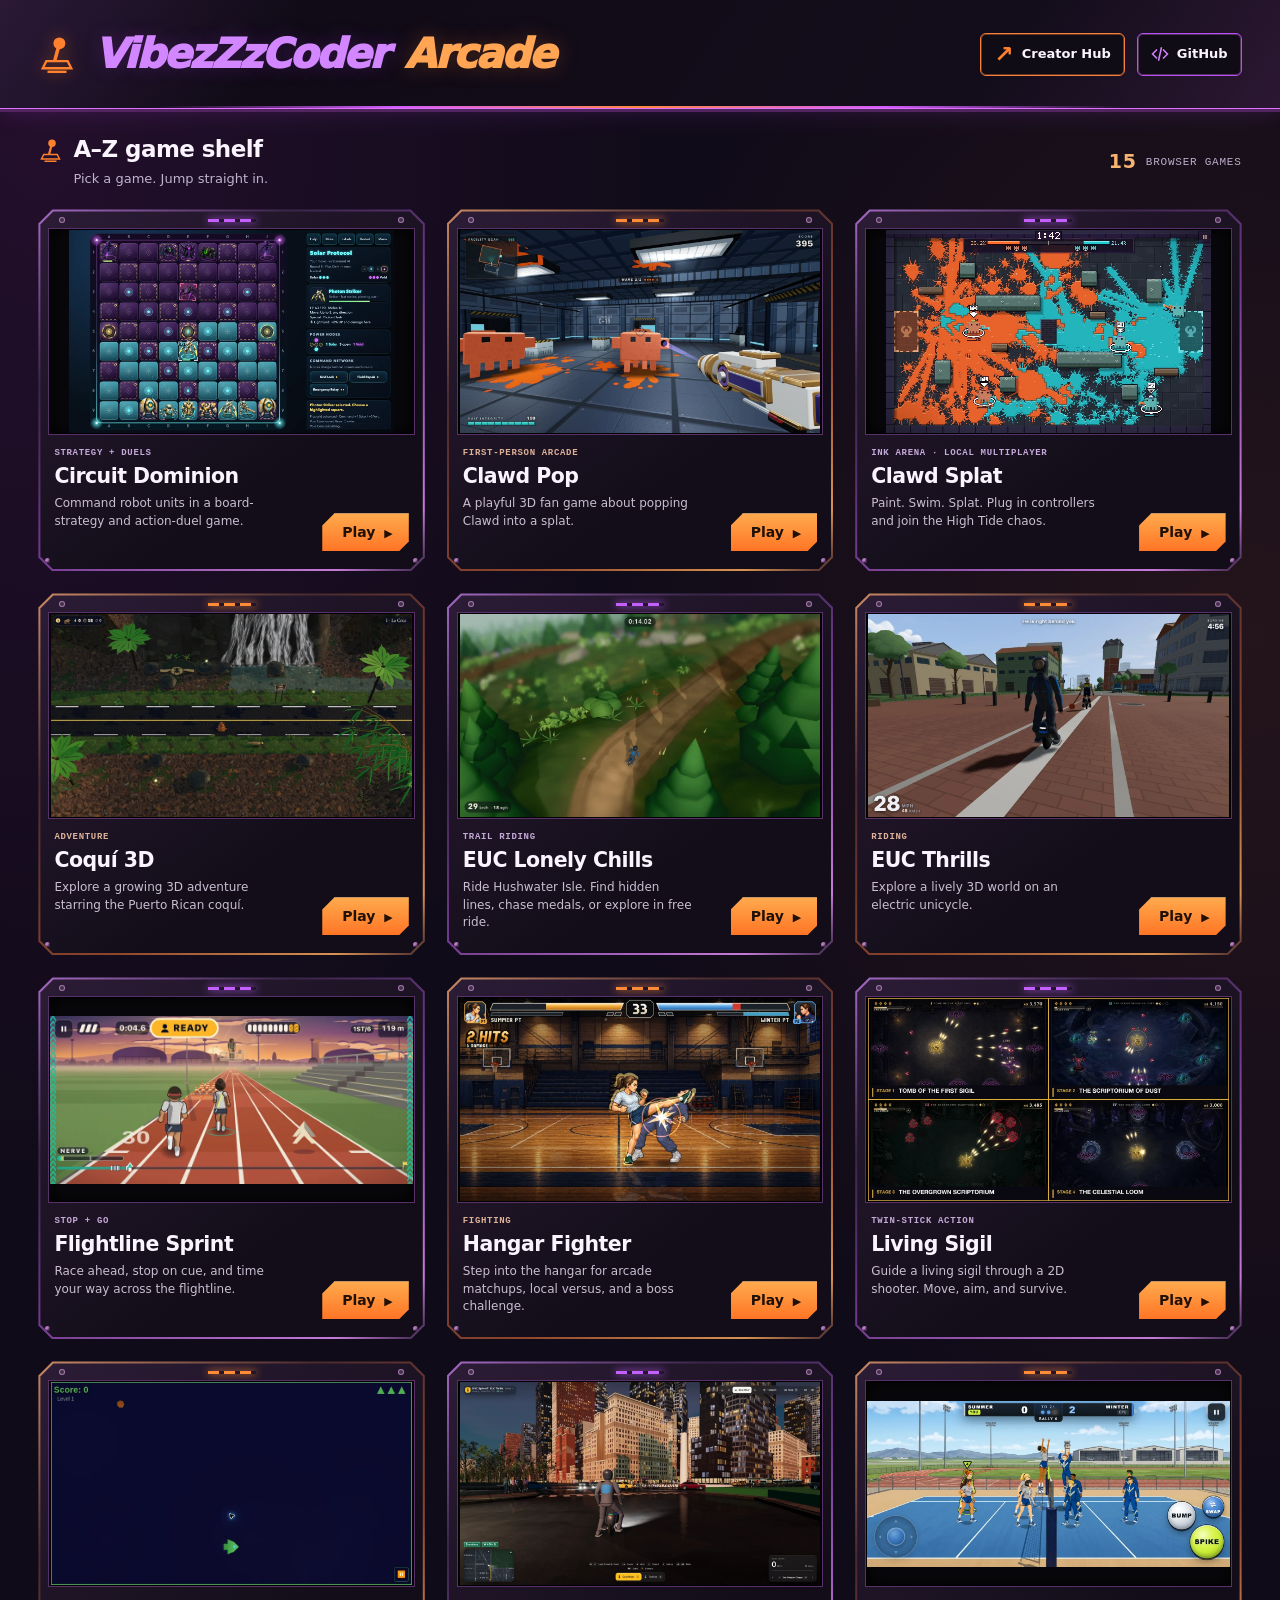
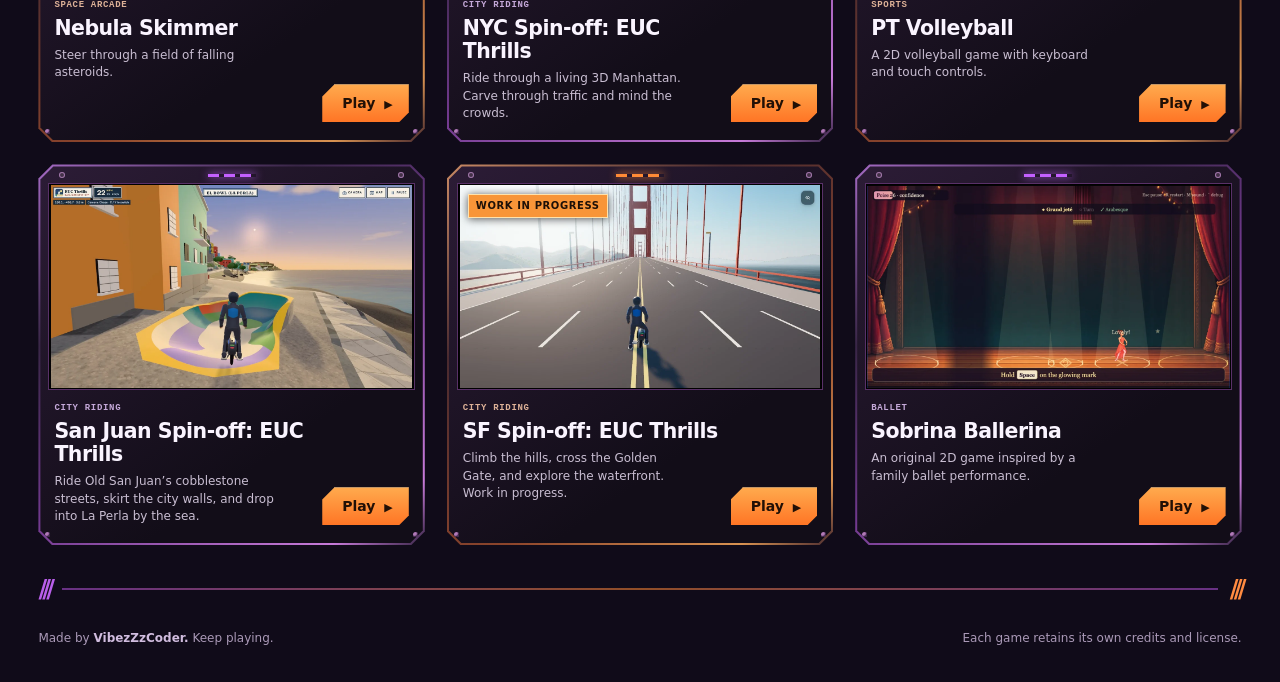
==== commit 9b80231f: "Add San Juan spin-off to the arcade" ====
--- a/index.html
+++ b/index.html
@@ -2,7 +2,7 @@
 <html lang="en"><head><meta charset="utf-8"><meta name="viewport" content="width=device-width,initial-scale=1"><meta name="theme-color" content="#100b19"><link rel="canonical" href="https://vibezzzcoder.github.io/"><meta name="description" content="Independent browser games by VibezZzCoder. Pick a game and press play."><title>VibezZzCoder Arcade</title><link rel="stylesheet" href="styles.css"></head>
 <body><a class="skip" href="#games">Skip to games</a>
 <header class="marquee"><div class="header-inner"><div class="wordmark"><span class="brand-icon"><svg viewBox="0 0 32 32" fill="none" aria-hidden="true"><path d="M7 22h18l3 6H4l3-6Z" stroke="currentColor" stroke-width="2"/><path d="m14 22 3-11" stroke="currentColor" stroke-width="3"/><circle cx="18" cy="7" r="5" fill="currentColor"/><path d="M8 31h16" stroke="currentColor" stroke-width="2"/></svg></span><h1><span>VibezZzCoder</span> <em>Arcade</em></h1></div><nav aria-label="External links"><a href="https://erodmen.com/"><span aria-hidden="true">↗</span> Creator Hub</a><a href="https://github.com/VibezZzCoder"><svg viewBox="0 0 24 24" fill="none" aria-hidden="true"><path d="m8 6-6 6 6 6m8-12 6 6-6 6M14 3l-4 18" stroke="currentColor" stroke-width="2"/></svg> GitHub</a></nav></div></header>
-<main id="games" tabindex="-1"><div class="shelf-heading"><div><h2><svg viewBox="0 0 32 32" fill="none" aria-hidden="true"><path d="M7 22h18l3 6H4l3-6Z" stroke="currentColor" stroke-width="2"/><path d="m14 22 3-11" stroke="currentColor" stroke-width="3"/><circle cx="18" cy="7" r="5" fill="currentColor"/><path d="M8 31h16" stroke="currentColor" stroke-width="2"/></svg> A–Z game shelf</h2><p>Pick a game. Jump straight in.</p></div><span class="collection-count"><b>14</b> BROWSER GAMES</span></div><div class="grid">
+<main id="games" tabindex="-1"><div class="shelf-heading"><div><h2><svg viewBox="0 0 32 32" fill="none" aria-hidden="true"><path d="M7 22h18l3 6H4l3-6Z" stroke="currentColor" stroke-width="2"/><path d="m14 22 3-11" stroke="currentColor" stroke-width="3"/><circle cx="18" cy="7" r="5" fill="currentColor"/><path d="M8 31h16" stroke="currentColor" stroke-width="2"/></svg> A–Z game shelf</h2><p>Pick a game. Jump straight in.</p></div><span class="collection-count"><b>15</b> BROWSER GAMES</span></div><div class="grid">
 <a class="cabinet" href="https://vibezzzcoder.github.io/circuit-dominion/" aria-labelledby="name-circuit-dominion" aria-describedby="desc-circuit-dominion">
   <div class="cabinet-inner"><div class="rail" aria-hidden="true"><i></i><span></span><i></i></div>
     <div class="screen"><img src="assets/circuit-dominion.webp" width="1280" height="800" alt="Circuit Dominion board gameplay with original robot units on a tactical grid" loading="eager" decoding="async"></div>
@@ -75,6 +75,12 @@
     <div class="control-panel"><div class="game-label"><span class="game-genre">Sports</span><h3 id="name-pt-volleyball">PT Volleyball</h3><p id="desc-pt-volleyball">A 2D volleyball game with keyboard and touch controls.</p></div><span class="play">Play <span aria-hidden="true">▶</span></span></div>
     <span class="bolt bolt-left" aria-hidden="true"></span><span class="bolt bolt-right" aria-hidden="true"></span>
   </div></a>
+<a class="cabinet" href="https://vibezzzcoder.github.io/euc-sanjuan/" aria-labelledby="name-euc-sanjuan" aria-describedby="desc-euc-sanjuan">
+  <div class="cabinet-inner"><div class="rail" aria-hidden="true"><i></i><span></span><i></i></div>
+    <div class="screen"><img src="assets/euc-sanjuan.webp" width="1280" height="720" alt="An electric-unicycle rider dropping into the colorful El Bowl in La Perla, beside the sea at sunset" loading="lazy" decoding="async"></div>
+    <div class="control-panel"><div class="game-label"><span class="game-genre">City riding</span><h3 id="name-euc-sanjuan">San Juan Spin-off: EUC Thrills</h3><p id="desc-euc-sanjuan">Ride Old San Juan’s cobblestone streets, skirt the city walls, and drop into La Perla by the sea.</p></div><span class="play">Play <span aria-hidden="true">▶</span></span></div>
+    <span class="bolt bolt-left" aria-hidden="true"></span><span class="bolt bolt-right" aria-hidden="true"></span>
+  </div></a>
 <a class="cabinet" href="https://vibezzzcoder.github.io/euc-sanfrancisco/" aria-labelledby="name-euc-sanfrancisco" aria-describedby="desc-euc-sanfrancisco">
   <div class="cabinet-inner"><div class="rail" aria-hidden="true"><i></i><span></span><i></i></div>
     <div class="screen"><img src="assets/euc-sanfrancisco.webp" width="1280" height="720" alt="San Francisco EUC spin-off gameplay on the Golden Gate Bridge" loading="lazy" decoding="async"><span class="wip">WORK IN PROGRESS</span></div>
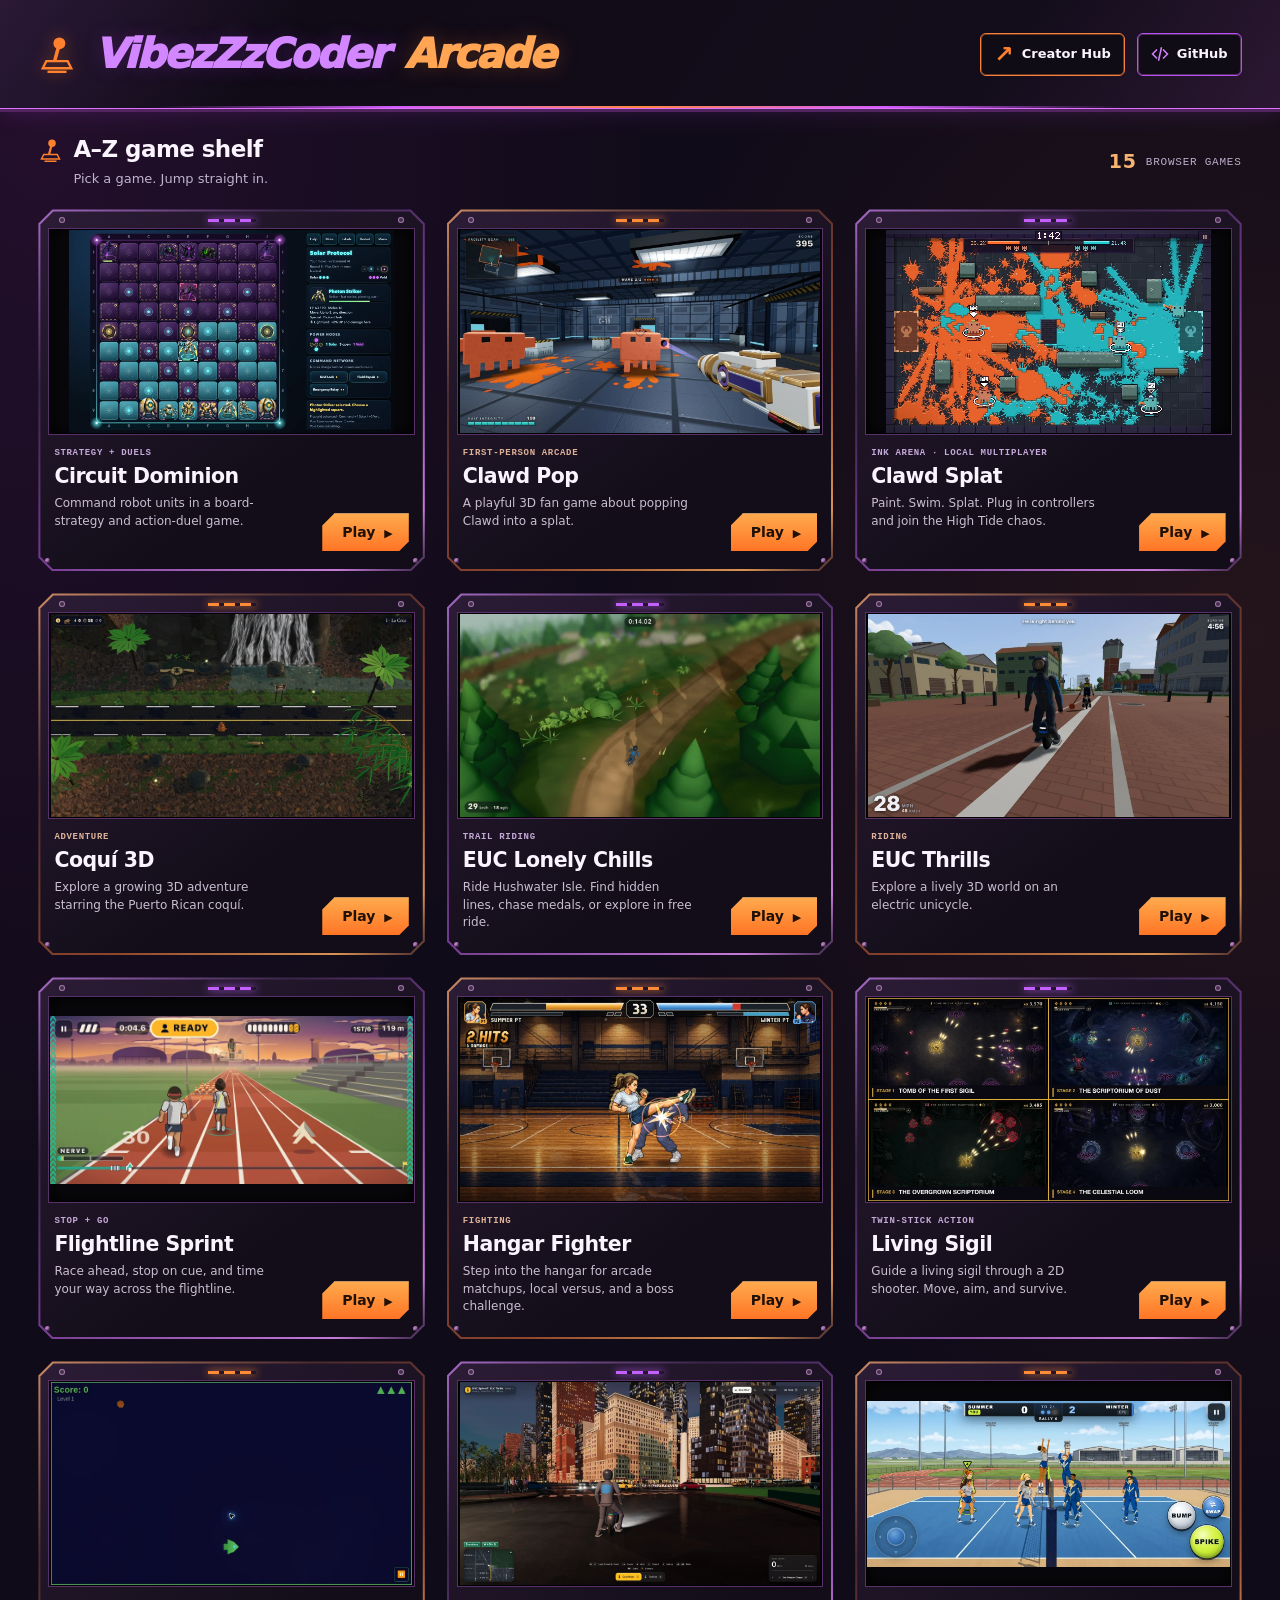
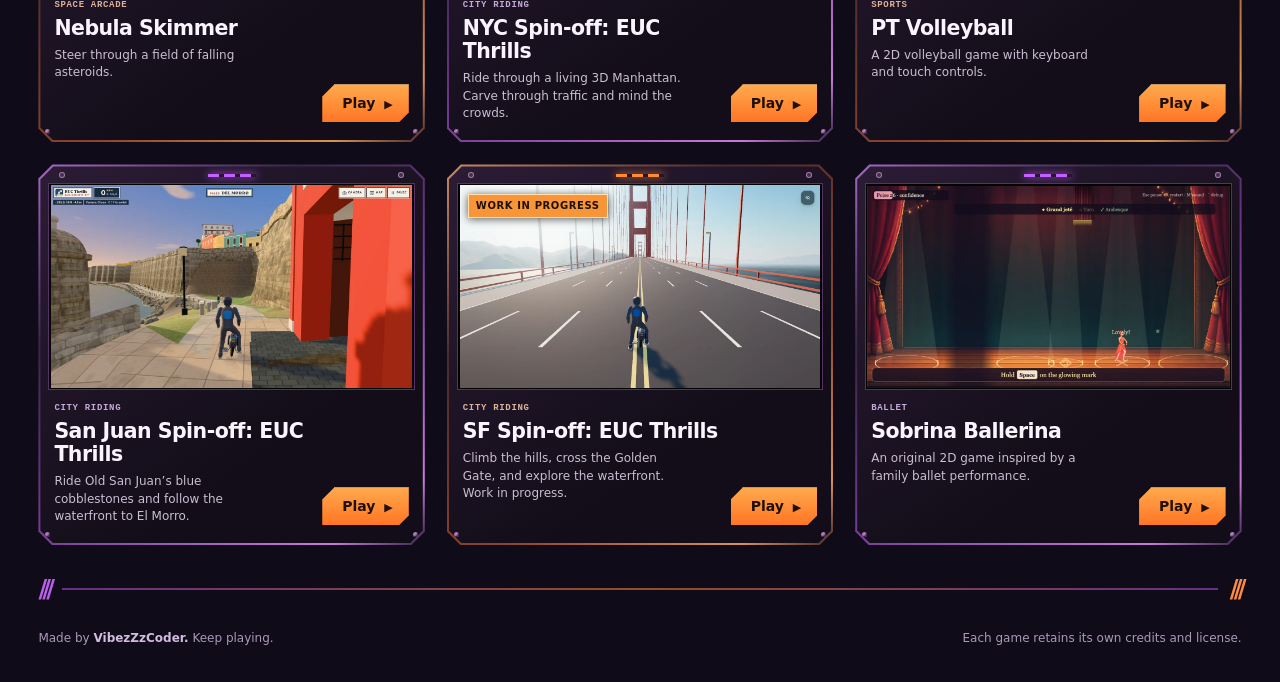
==== commit 7e587665: "Feature Paseo del Morro on the San Juan arcade card" ====
--- a/index.html
+++ b/index.html
@@ -77,8 +77,8 @@
   </div></a>
 <a class="cabinet" href="https://vibezzzcoder.github.io/euc-sanjuan/" aria-labelledby="name-euc-sanjuan" aria-describedby="desc-euc-sanjuan">
   <div class="cabinet-inner"><div class="rail" aria-hidden="true"><i></i><span></span><i></i></div>
-    <div class="screen"><img src="assets/euc-sanjuan.webp" width="1280" height="720" alt="An electric-unicycle rider dropping into the colorful El Bowl in La Perla, beside the sea at sunset" loading="lazy" decoding="async"></div>
-    <div class="control-panel"><div class="game-label"><span class="game-genre">City riding</span><h3 id="name-euc-sanjuan">San Juan Spin-off: EUC Thrills</h3><p id="desc-euc-sanjuan">Ride Old San Juan’s cobblestone streets, skirt the city walls, and drop into La Perla by the sea.</p></div><span class="play">Play <span aria-hidden="true">▶</span></span></div>
+    <div class="screen"><img src="assets/euc-sanjuan-el-morro.webp" width="1280" height="720" alt="San Juan spin-off gameplay on Paseo del Morro below the city walls, beside a historic garita and the sea" loading="lazy" decoding="async"></div>
+    <div class="control-panel"><div class="game-label"><span class="game-genre">City riding</span><h3 id="name-euc-sanjuan">San Juan Spin-off: EUC Thrills</h3><p id="desc-euc-sanjuan">Ride Old San Juan’s blue cobblestones and follow the waterfront to El Morro.</p></div><span class="play">Play <span aria-hidden="true">▶</span></span></div>
     <span class="bolt bolt-left" aria-hidden="true"></span><span class="bolt bolt-right" aria-hidden="true"></span>
   </div></a>
 <a class="cabinet" href="https://vibezzzcoder.github.io/euc-sanfrancisco/" aria-labelledby="name-euc-sanfrancisco" aria-describedby="desc-euc-sanfrancisco">
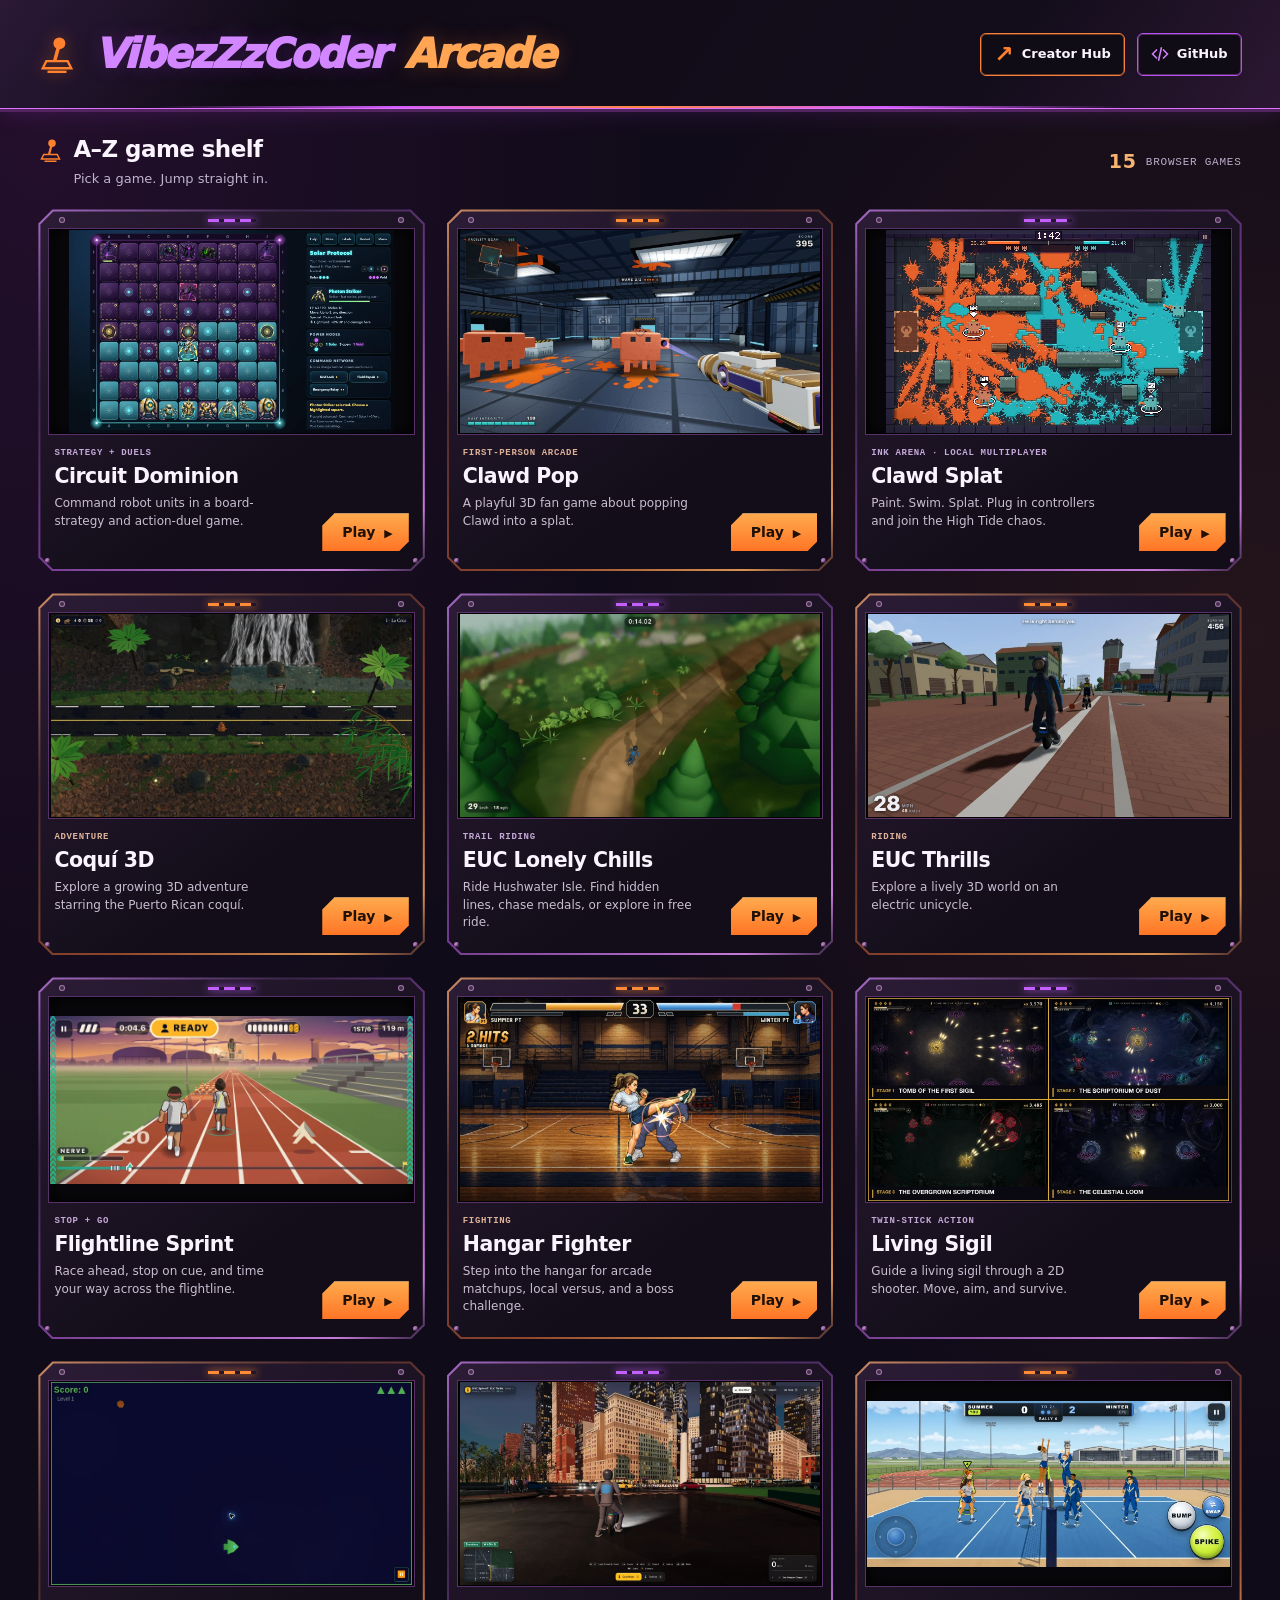
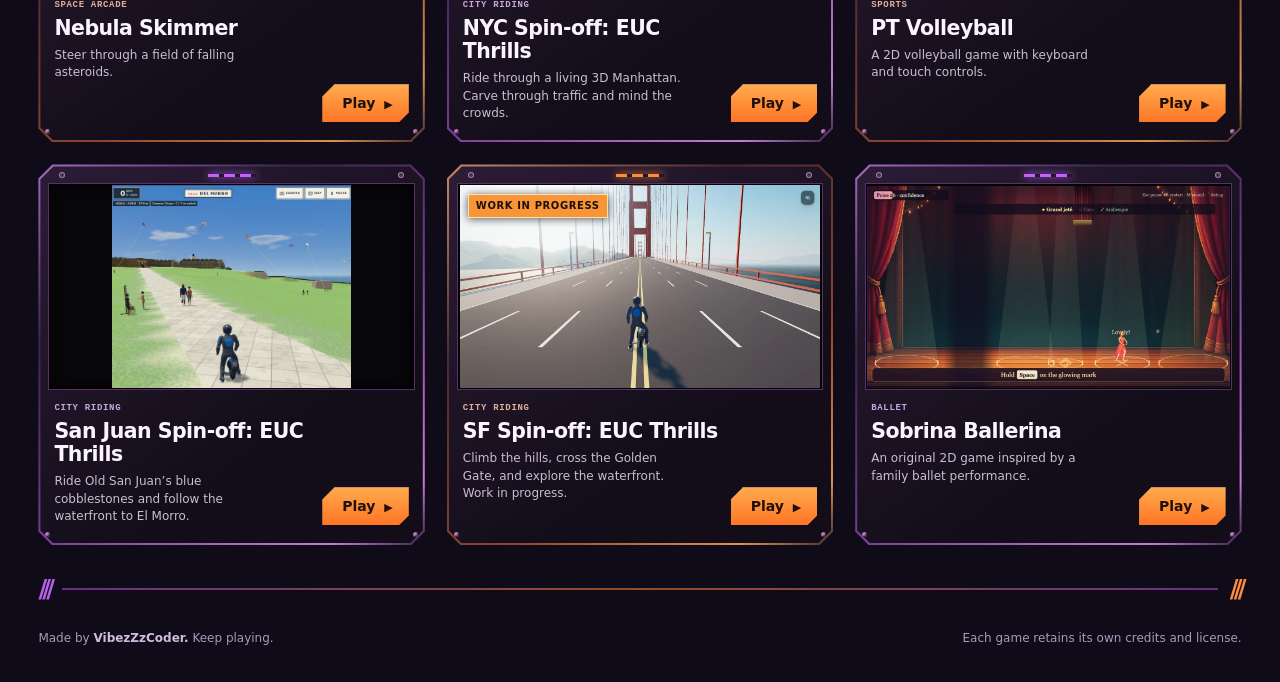
==== commit 9b3899ac: "Use the supplied El Morro kite screenshot in the arcade" ====
--- a/index.html
+++ b/index.html
@@ -77,7 +77,7 @@
   </div></a>
 <a class="cabinet" href="https://vibezzzcoder.github.io/euc-sanjuan/" aria-labelledby="name-euc-sanjuan" aria-describedby="desc-euc-sanjuan">
   <div class="cabinet-inner"><div class="rail" aria-hidden="true"><i></i><span></span><i></i></div>
-    <div class="screen"><img src="assets/euc-sanjuan-el-morro.webp" width="1280" height="720" alt="San Juan spin-off gameplay on Paseo del Morro below the city walls, beside a historic garita and the sea" loading="lazy" decoding="async"></div>
+    <div class="screen"><img src="assets/euc-sanjuan-el-morro-kites.webp" width="1280" height="1086" alt="An electric-unicycle rider on the path to El Morro, with colorful kites over the lawn and the sea beyond" loading="lazy" decoding="async"></div>
     <div class="control-panel"><div class="game-label"><span class="game-genre">City riding</span><h3 id="name-euc-sanjuan">San Juan Spin-off: EUC Thrills</h3><p id="desc-euc-sanjuan">Ride Old San Juan’s blue cobblestones and follow the waterfront to El Morro.</p></div><span class="play">Play <span aria-hidden="true">▶</span></span></div>
     <span class="bolt bolt-left" aria-hidden="true"></span><span class="bolt bolt-right" aria-hidden="true"></span>
   </div></a>
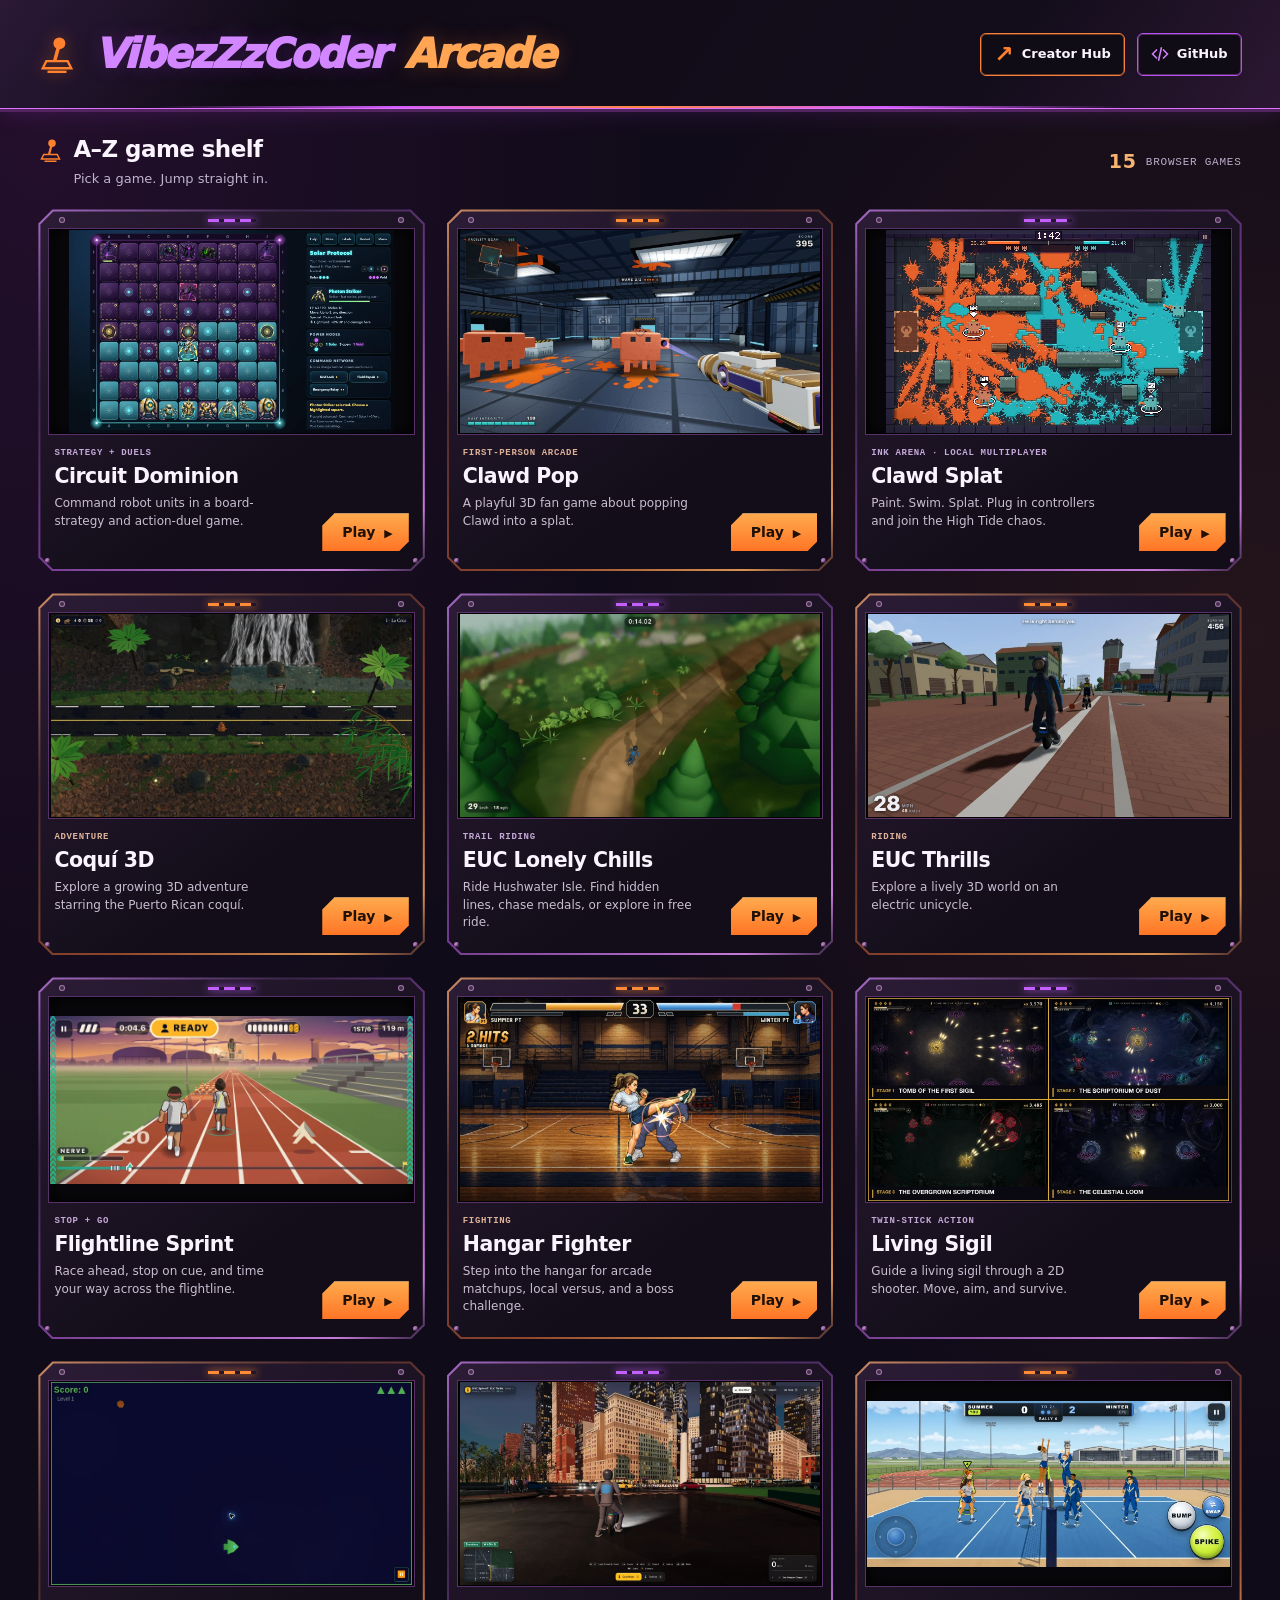
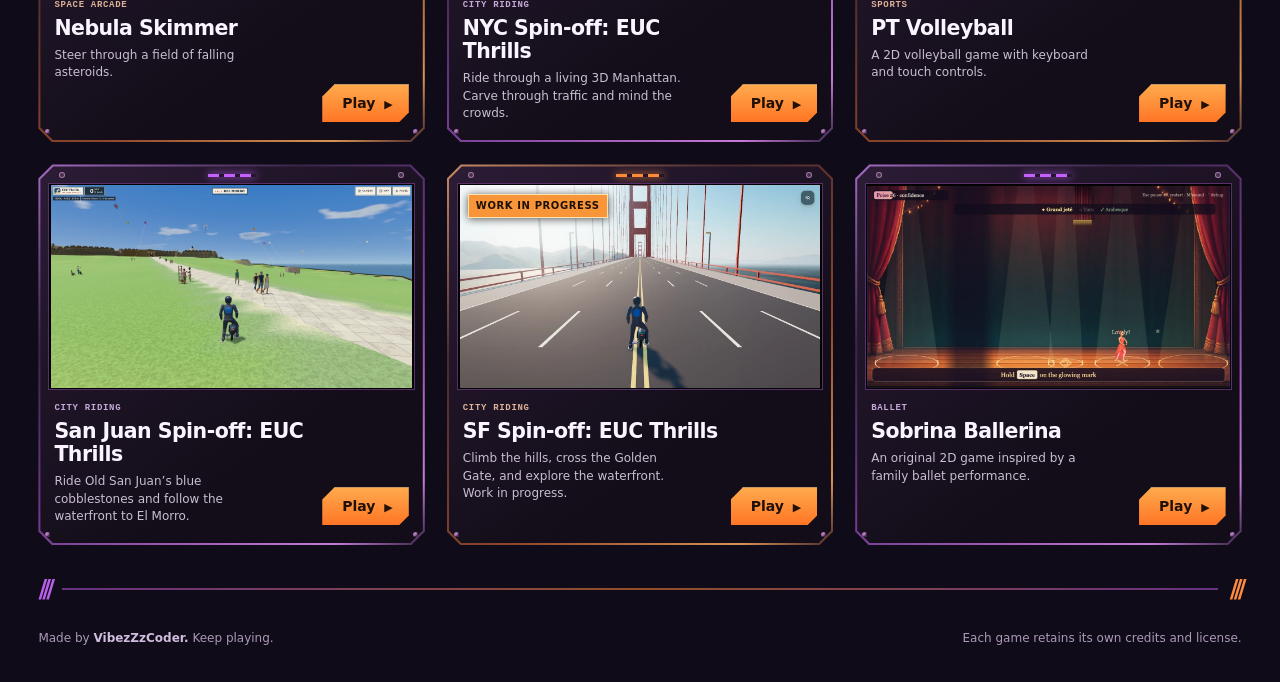
==== commit 45a17408: "Fit the San Juan arcade card with the supplied widescreen capture" ====
--- a/index.html
+++ b/index.html
@@ -77,7 +77,7 @@
   </div></a>
 <a class="cabinet" href="https://vibezzzcoder.github.io/euc-sanjuan/" aria-labelledby="name-euc-sanjuan" aria-describedby="desc-euc-sanjuan">
   <div class="cabinet-inner"><div class="rail" aria-hidden="true"><i></i><span></span><i></i></div>
-    <div class="screen"><img src="assets/euc-sanjuan-el-morro-kites.webp" width="1280" height="1086" alt="An electric-unicycle rider on the path to El Morro, with colorful kites over the lawn and the sea beyond" loading="lazy" decoding="async"></div>
+    <div class="screen"><img src="assets/euc-sanjuan-el-morro-wide.webp" width="1280" height="720" alt="An electric-unicycle rider on the path to El Morro, with colorful kites over the lawn and the sea beyond" loading="lazy" decoding="async"></div>
     <div class="control-panel"><div class="game-label"><span class="game-genre">City riding</span><h3 id="name-euc-sanjuan">San Juan Spin-off: EUC Thrills</h3><p id="desc-euc-sanjuan">Ride Old San Juan’s blue cobblestones and follow the waterfront to El Morro.</p></div><span class="play">Play <span aria-hidden="true">▶</span></span></div>
     <span class="bolt bolt-left" aria-hidden="true"></span><span class="bolt bolt-right" aria-hidden="true"></span>
   </div></a>
